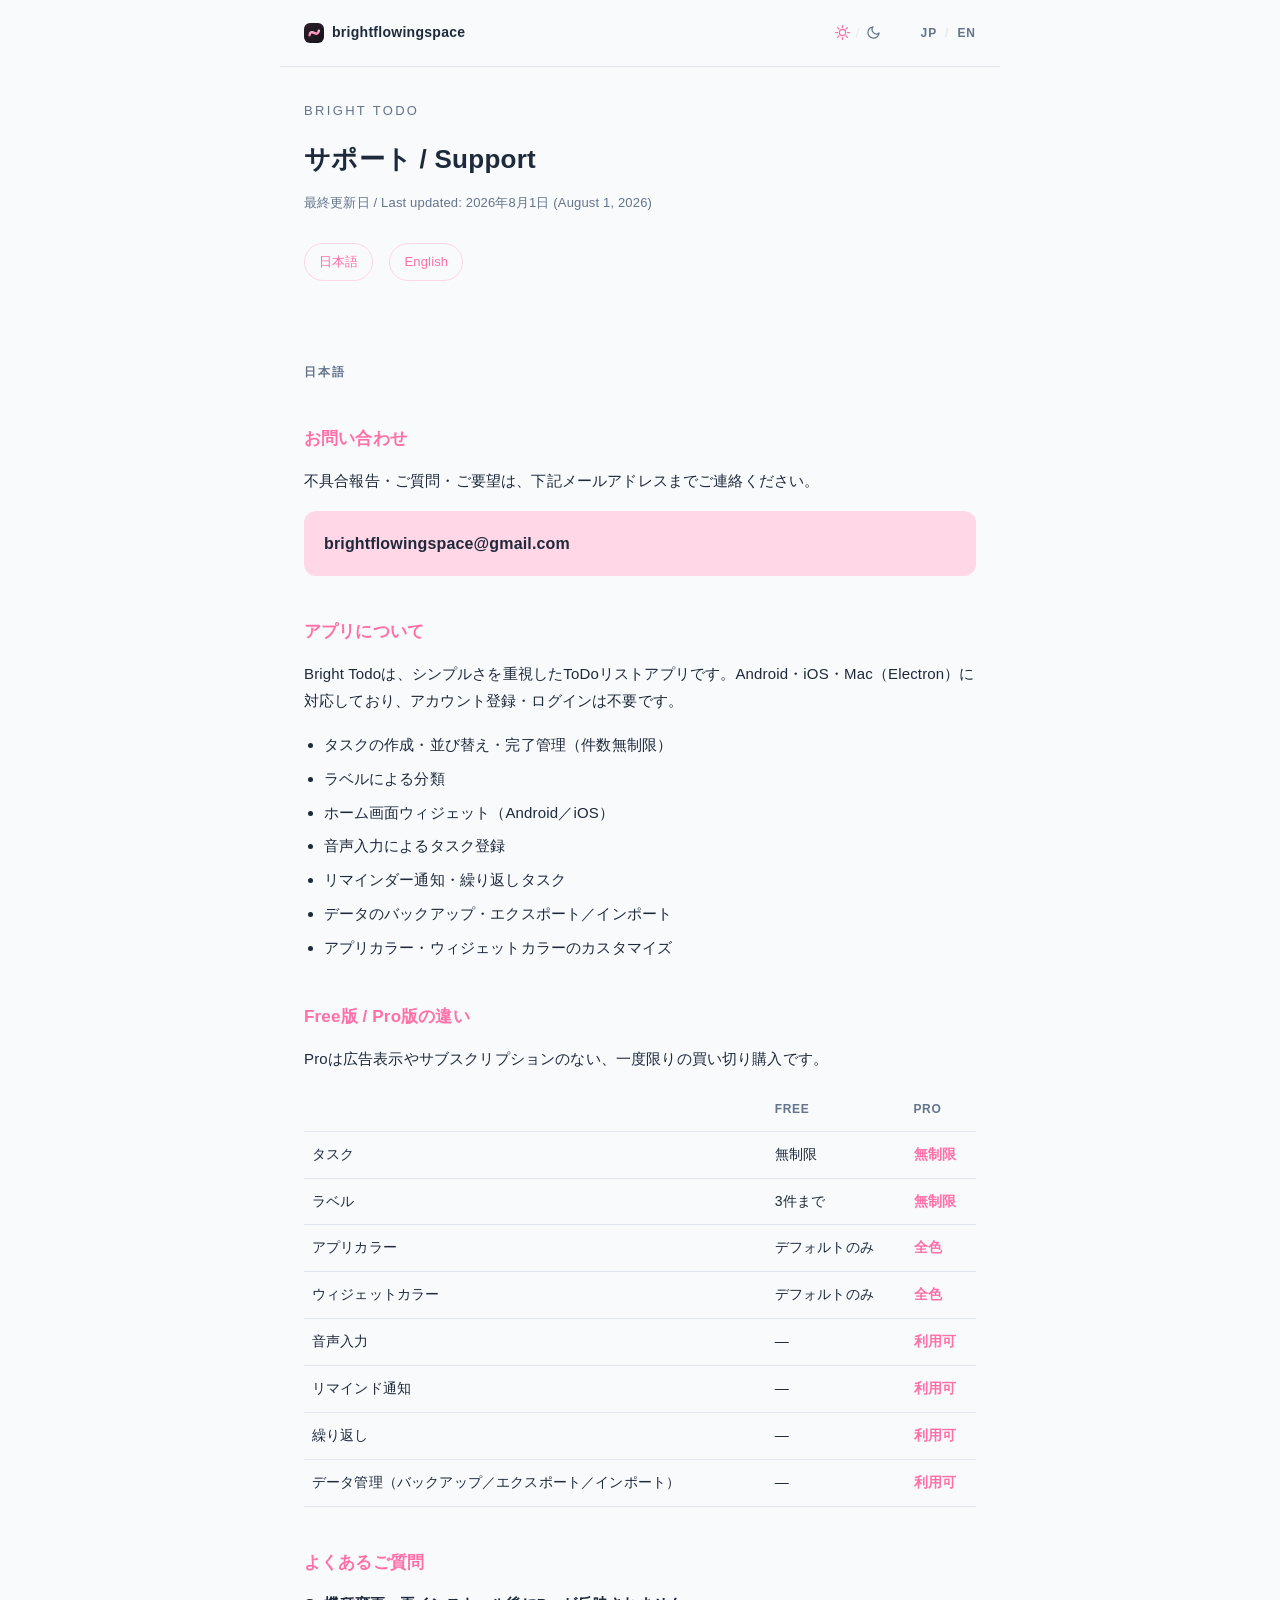
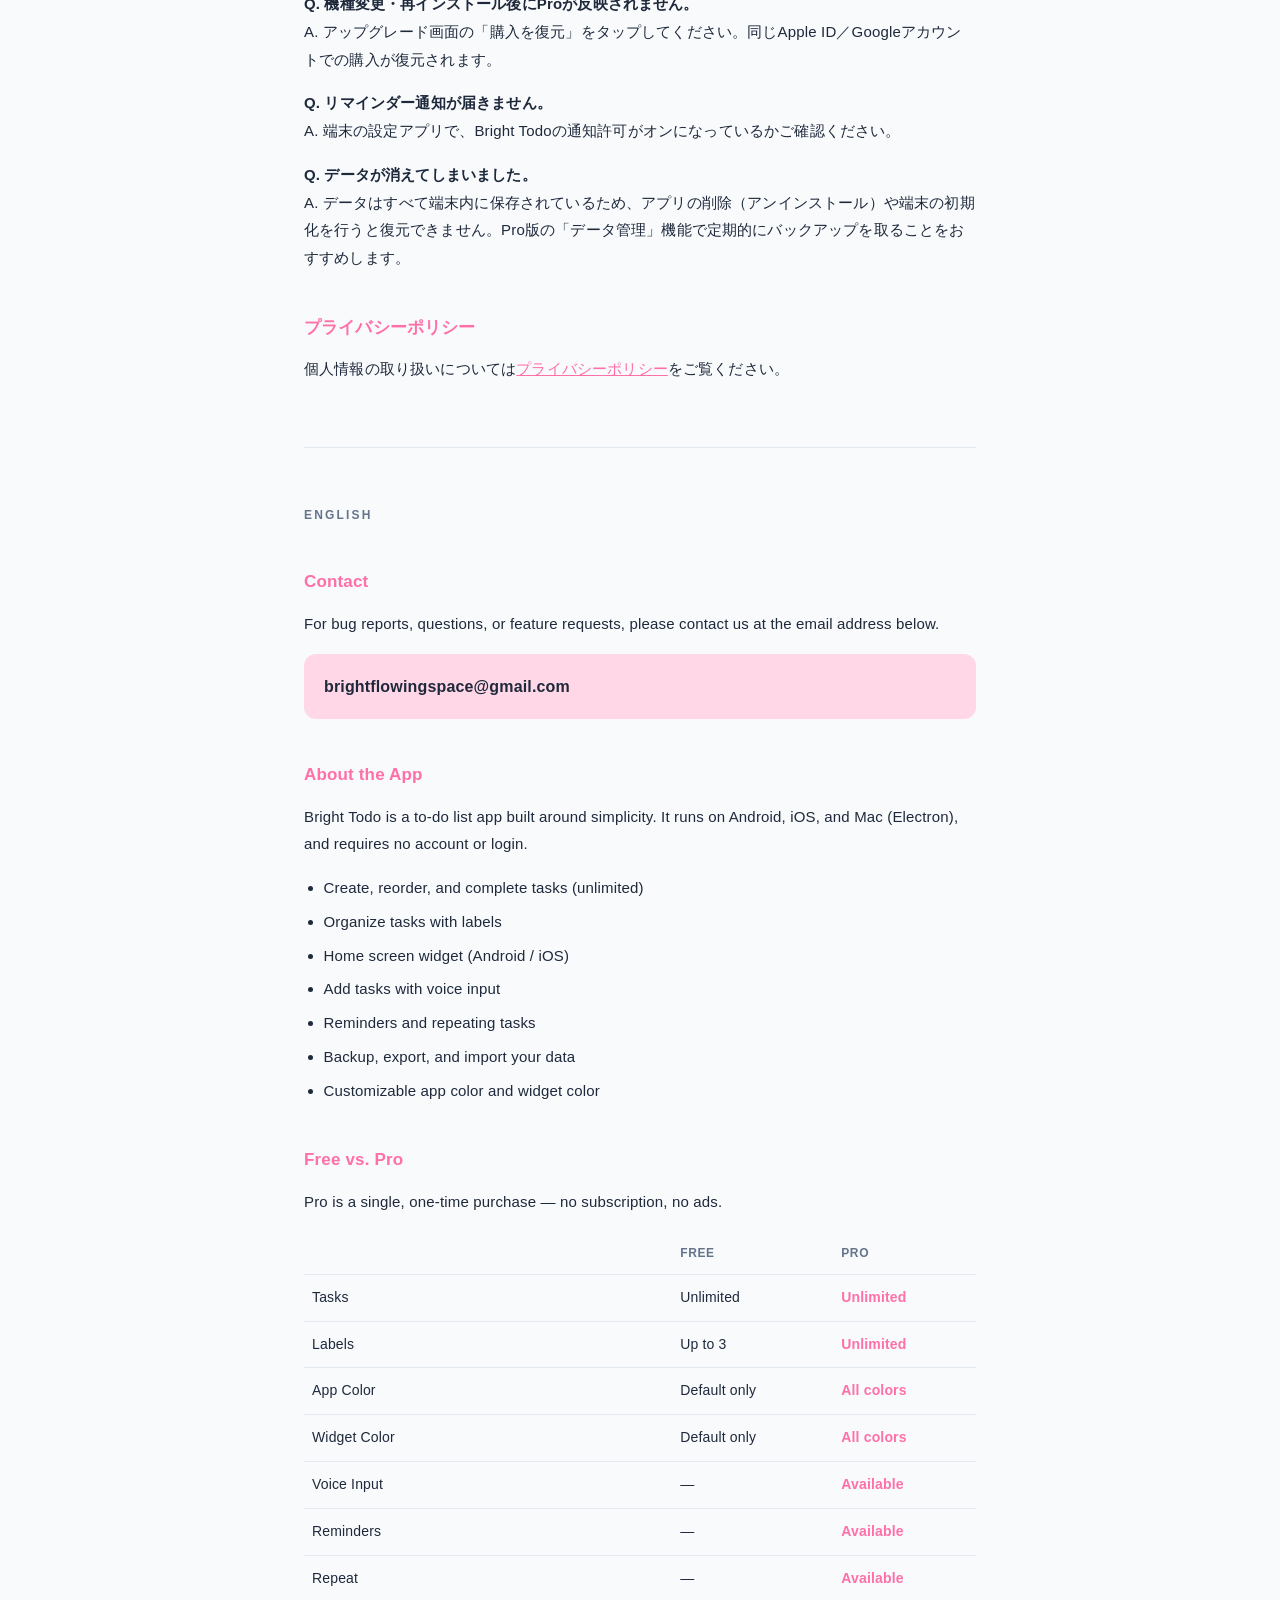
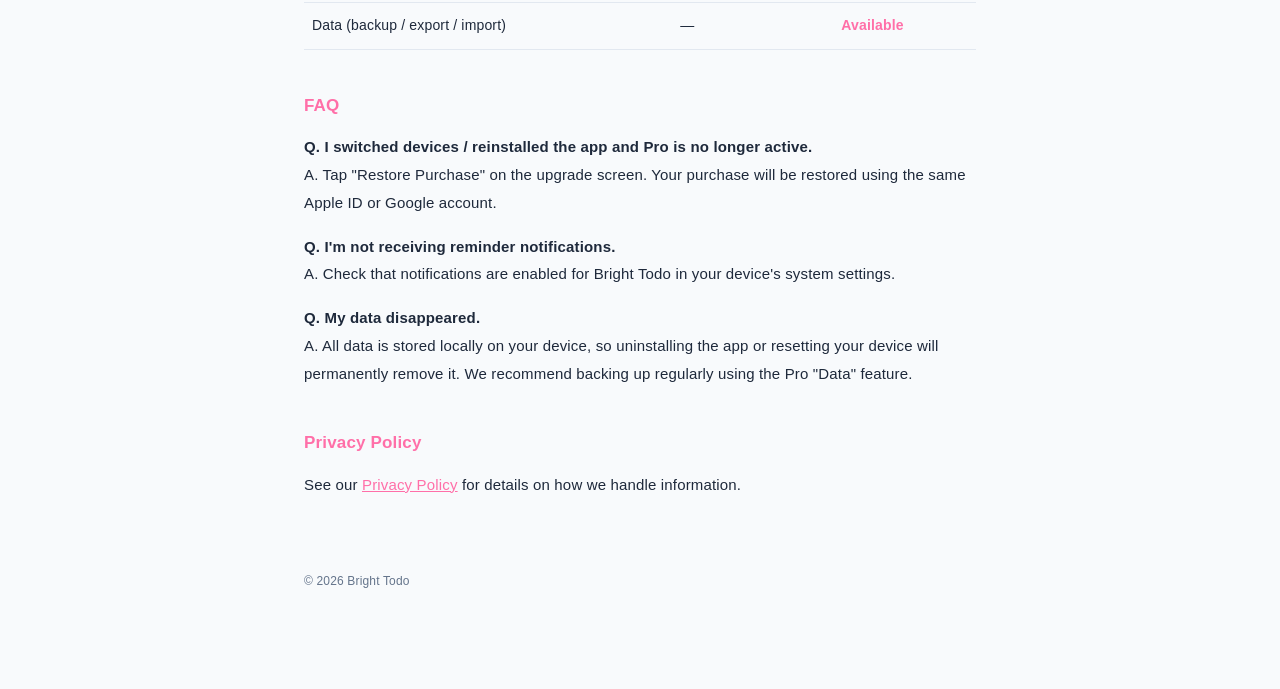
==== support.html @ 1ad2690c "feat: プライバシー/サポートページにページトップへ戻るボタンを追加 Bright本体サイトと同じく、300pxスクロール後に右下へ丸ボタンを表示。  Co-Authored-By: Claude" ====
<!DOCTYPE html>
<html lang="ja">
<head>
<meta charset="UTF-8">
<meta name="viewport" content="width=device-width, initial-scale=1.0">
<title>Bright Todo サポート / Support</title>
<script>
  // Set the theme before first paint to avoid a flash of the wrong theme.
  (function () {
    try {
      var saved = localStorage.getItem('bfs_theme');
      var dark = saved ? saved === 'dark' : window.matchMedia('(prefers-color-scheme: dark)').matches;
      if (dark) document.documentElement.classList.add('dark');
    } catch (e) {}
  })();
</script>
<style>
  :root {
    --bg: #f8fafc;
    --fg: #1e293b;
    --muted: #64748b;
    --accent: #ff6fa8;
    --accent-light: #ffd7e6;
    --border: #e2e8f0;
  }
  :root.dark {
    --bg: #1e1420;
    --fg: #f1e9ec;
    --muted: #b09aa4;
    --accent: #ff9ec4;
    --accent-light: #5c001e;
    --border: #3a2a30;
  }
  * { box-sizing: border-box; }
  html { scroll-behavior: smooth; }
  body {
    margin: 0;
    background: var(--bg);
    color: var(--fg);
    font-family: -apple-system, BlinkMacSystemFont, "Hiragino Sans", "Segoe UI", Roboto, sans-serif;
    line-height: 1.85;
    letter-spacing: 0.01em;
    transition: background-color 0.3s ease, color 0.3s ease;
  }
  .wrap {
    max-width: 720px;
    margin: 0 auto;
    padding: 32px 24px 96px;
  }
  .site-header {
    max-width: 720px;
    margin: 0 auto;
    padding: 20px 24px;
    display: flex;
    align-items: center;
    justify-content: space-between;
    gap: 16px;
    border-bottom: 1px solid var(--border);
  }
  .site-header-brand {
    display: flex;
    align-items: center;
    gap: 8px;
    text-decoration: none;
    color: var(--fg);
    font-weight: 800;
    font-size: 14px;
    letter-spacing: 0.02em;
  }
  .site-header-brand img { border-radius: 6px; display: block; }
  .site-header-lang {
    display: flex;
    align-items: center;
    gap: 8px;
    font-size: 12px;
    font-weight: 700;
    letter-spacing: 0.08em;
  }
  .site-header-lang a {
    color: var(--muted);
    text-decoration: none;
    transition: color 0.15s ease;
  }
  .site-header-lang a:hover { color: var(--accent); }
  .site-header-lang span { color: var(--border); }
  .site-header-right {
    display: flex;
    align-items: center;
    gap: 40px;
  }
  .theme-toggle-group {
    display: flex;
    align-items: center;
    gap: 6px;
  }
  .theme-toggle-group button {
    background: none;
    border: none;
    padding: 0;
    cursor: pointer;
    color: var(--muted);
    line-height: 0;
    transition: color 0.15s ease;
  }
  .theme-toggle-group button svg { display: block; width: 15px; height: 15px; }
  .theme-toggle-group span { color: var(--border); font-size: 12px; }
  .back-to-top {
    position: fixed;
    bottom: 24px;
    right: 24px;
    width: 44px;
    height: 44px;
    border-radius: 999px;
    background: #1e1420;
    color: #fff;
    display: flex;
    align-items: center;
    justify-content: center;
    text-decoration: none;
    opacity: 0;
    pointer-events: none;
    transition: opacity 0.3s ease, transform 0.2s ease;
    box-shadow: 0 8px 24px rgba(0,0,0,0.25);
    z-index: 40;
  }
  .back-to-top svg { width: 18px; height: 18px; display: block; }
  .back-to-top:hover { transform: scale(1.1); }
  .back-to-top.visible { opacity: 1; pointer-events: auto; }
  header.top {
    margin-bottom: 56px;
  }
  .brand {
    font-size: 13px;
    letter-spacing: 0.18em;
    text-transform: uppercase;
    color: var(--muted);
    margin-bottom: 12px;
  }
  h1 {
    font-size: 26px;
    font-weight: 600;
    margin: 0 0 8px;
    letter-spacing: 0.01em;
  }
  .updated {
    font-size: 13px;
    color: var(--muted);
  }
  nav.lang {
    margin-top: 28px;
    display: flex;
    gap: 16px;
    font-size: 13px;
  }
  nav.lang a {
    color: var(--accent);
    text-decoration: none;
    border: 1px solid var(--accent-light);
    padding: 6px 14px;
    border-radius: 999px;
    transition: background 0.15s ease;
  }
  nav.lang a:hover { background: var(--accent-light); }
  section.lang-block {
    padding-top: 24px;
  }
  section.lang-block + section.lang-block {
    margin-top: 64px;
    padding-top: 56px;
    border-top: 1px solid var(--border);
  }
  h2.lang-title {
    font-size: 12px;
    letter-spacing: 0.18em;
    text-transform: uppercase;
    color: var(--muted);
    margin: 0 0 32px;
  }
  h3 {
    font-size: 17px;
    font-weight: 600;
    margin: 40px 0 12px;
    color: var(--accent);
  }
  p { margin: 0 0 16px; font-size: 15px; }
  ul { margin: 0 0 16px; padding-left: 1.3em; font-size: 15px; }
  li { margin-bottom: 6px; }
  a.inline { color: var(--accent); }
  .contact-box {
    margin: 8px 0 16px;
    padding: 18px 20px;
    background: var(--accent-light);
    border-radius: 12px;
  }
  .contact-box a {
    color: var(--fg);
    font-weight: 600;
    text-decoration: none;
  }
  table.spec {
    width: 100%;
    border-collapse: collapse;
    font-size: 14px;
    margin: 0 0 16px;
  }
  table.spec th, table.spec td {
    text-align: left;
    padding: 10px 8px;
    border-bottom: 1px solid var(--border);
  }
  table.spec th {
    color: var(--muted);
    font-weight: 600;
    font-size: 12px;
    letter-spacing: 0.05em;
    text-transform: uppercase;
  }
  table.spec td.pro { color: var(--accent); font-weight: 600; }
  footer {
    margin-top: 72px;
    font-size: 12px;
    color: var(--muted);
  }
</style>
</head>
<body>
<header class="site-header">
  <a href="https://brightflowingspace.netlify.app/" class="site-header-brand">
    <img src="logo.svg" alt="brightflowingspace logo" width="20" height="20">
    <span>brightflowingspace</span>
  </a>
  <div class="site-header-right">
    <div class="theme-toggle-group">
      <button type="button" id="theme-light" aria-label="Light mode">
        <svg viewBox="0 0 24 24" fill="none" stroke="currentColor" stroke-width="2" stroke-linecap="round">
          <circle cx="12" cy="12" r="5"/>
          <line x1="12" y1="1"    x2="12" y2="4"/>
          <line x1="12" y1="20"   x2="12" y2="23"/>
          <line x1="1"  y1="12"   x2="4"  y2="12"/>
          <line x1="20" y1="12"   x2="23" y2="12"/>
          <line x1="4.2"  y1="4.2"  x2="6.3"  y2="6.3"/>
          <line x1="17.7" y1="17.7" x2="19.8" y2="19.8"/>
          <line x1="4.2"  y1="19.8" x2="6.3"  y2="17.7"/>
          <line x1="17.7" y1="6.3"  x2="19.8" y2="4.2"/>
        </svg>
      </button>
      <span>/</span>
      <button type="button" id="theme-dark" aria-label="Dark mode">
        <svg viewBox="0 0 24 24" fill="none" stroke="currentColor" stroke-width="2" stroke-linecap="round" stroke-linejoin="round">
          <path d="M21 12.8A9 9 0 1 1 11.2 3a7 7 0 0 0 9.8 9.8Z"/>
        </svg>
      </button>
    </div>
    <div class="site-header-lang">
      <a href="#ja">JP</a>
      <span>/</span>
      <a href="#en">EN</a>
    </div>
  </div>
</header>
<div class="wrap">

  <header class="top">
    <div class="brand">Bright Todo</div>
    <h1>サポート / Support</h1>
    <div class="updated">最終更新日 / Last updated: 2026年8月1日 (August 1, 2026)</div>
    <nav class="lang">
      <a href="#ja">日本語</a>
      <a href="#en">English</a>
    </nav>
  </header>

  <section class="lang-block" id="ja" lang="ja">
    <h2 class="lang-title">日本語</h2>

    <h3>お問い合わせ</h3>
    <p>不具合報告・ご質問・ご要望は、下記メールアドレスまでご連絡ください。</p>
    <div class="contact-box">
      <a href="mailto:brightflowingspace@gmail.com">brightflowingspace@gmail.com</a>
    </div>

    <h3>アプリについて</h3>
    <p>Bright Todoは、シンプルさを重視したToDoリストアプリです。Android・iOS・Mac（Electron）に対応しており、アカウント登録・ログインは不要です。</p>
    <ul>
      <li>タスクの作成・並び替え・完了管理（件数無制限）</li>
      <li>ラベルによる分類</li>
      <li>ホーム画面ウィジェット（Android／iOS）</li>
      <li>音声入力によるタスク登録</li>
      <li>リマインダー通知・繰り返しタスク</li>
      <li>データのバックアップ・エクスポート／インポート</li>
      <li>アプリカラー・ウィジェットカラーのカスタマイズ</li>
    </ul>

    <h3>Free版 / Pro版の違い</h3>
    <p>Proは広告表示やサブスクリプションのない、一度限りの買い切り購入です。</p>
    <table class="spec">
      <thead>
        <tr><th></th><th>Free</th><th>Pro</th></tr>
      </thead>
      <tbody>
        <tr><td>タスク</td><td>無制限</td><td class="pro">無制限</td></tr>
        <tr><td>ラベル</td><td>3件まで</td><td class="pro">無制限</td></tr>
        <tr><td>アプリカラー</td><td>デフォルトのみ</td><td class="pro">全色</td></tr>
        <tr><td>ウィジェットカラー</td><td>デフォルトのみ</td><td class="pro">全色</td></tr>
        <tr><td>音声入力</td><td>—</td><td class="pro">利用可</td></tr>
        <tr><td>リマインド通知</td><td>—</td><td class="pro">利用可</td></tr>
        <tr><td>繰り返し</td><td>—</td><td class="pro">利用可</td></tr>
        <tr><td>データ管理（バックアップ／エクスポート／インポート）</td><td>—</td><td class="pro">利用可</td></tr>
      </tbody>
    </table>

    <h3>よくあるご質問</h3>
    <p><strong>Q. 機種変更・再インストール後にProが反映されません。</strong><br>
    A. アップグレード画面の「購入を復元」をタップしてください。同じApple ID／Googleアカウントでの購入が復元されます。</p>
    <p><strong>Q. リマインダー通知が届きません。</strong><br>
    A. 端末の設定アプリで、Bright Todoの通知許可がオンになっているかご確認ください。</p>
    <p><strong>Q. データが消えてしまいました。</strong><br>
    A. データはすべて端末内に保存されているため、アプリの削除（アンインストール）や端末の初期化を行うと復元できません。Pro版の「データ管理」機能で定期的にバックアップを取ることをおすすめします。</p>

    <h3>プライバシーポリシー</h3>
    <p>個人情報の取り扱いについては<a class="inline" href="./index.html">プライバシーポリシー</a>をご覧ください。</p>
  </section>

  <section class="lang-block" id="en" lang="en">
    <h2 class="lang-title">English</h2>

    <h3>Contact</h3>
    <p>For bug reports, questions, or feature requests, please contact us at the email address below.</p>
    <div class="contact-box">
      <a href="mailto:brightflowingspace@gmail.com">brightflowingspace@gmail.com</a>
    </div>

    <h3>About the App</h3>
    <p>Bright Todo is a to-do list app built around simplicity. It runs on Android, iOS, and Mac (Electron), and requires no account or login.</p>
    <ul>
      <li>Create, reorder, and complete tasks (unlimited)</li>
      <li>Organize tasks with labels</li>
      <li>Home screen widget (Android / iOS)</li>
      <li>Add tasks with voice input</li>
      <li>Reminders and repeating tasks</li>
      <li>Backup, export, and import your data</li>
      <li>Customizable app color and widget color</li>
    </ul>

    <h3>Free vs. Pro</h3>
    <p>Pro is a single, one-time purchase — no subscription, no ads.</p>
    <table class="spec">
      <thead>
        <tr><th></th><th>Free</th><th>Pro</th></tr>
      </thead>
      <tbody>
        <tr><td>Tasks</td><td>Unlimited</td><td class="pro">Unlimited</td></tr>
        <tr><td>Labels</td><td>Up to 3</td><td class="pro">Unlimited</td></tr>
        <tr><td>App Color</td><td>Default only</td><td class="pro">All colors</td></tr>
        <tr><td>Widget Color</td><td>Default only</td><td class="pro">All colors</td></tr>
        <tr><td>Voice Input</td><td>—</td><td class="pro">Available</td></tr>
        <tr><td>Reminders</td><td>—</td><td class="pro">Available</td></tr>
        <tr><td>Repeat</td><td>—</td><td class="pro">Available</td></tr>
        <tr><td>Data (backup / export / import)</td><td>—</td><td class="pro">Available</td></tr>
      </tbody>
    </table>

    <h3>FAQ</h3>
    <p><strong>Q. I switched devices / reinstalled the app and Pro is no longer active.</strong><br>
    A. Tap "Restore Purchase" on the upgrade screen. Your purchase will be restored using the same Apple ID or Google account.</p>
    <p><strong>Q. I'm not receiving reminder notifications.</strong><br>
    A. Check that notifications are enabled for Bright Todo in your device's system settings.</p>
    <p><strong>Q. My data disappeared.</strong><br>
    A. All data is stored locally on your device, so uninstalling the app or resetting your device will permanently remove it. We recommend backing up regularly using the Pro "Data" feature.</p>

    <h3>Privacy Policy</h3>
    <p>See our <a class="inline" href="./index.html">Privacy Policy</a> for details on how we handle information.</p>
  </section>

  <footer>&copy; 2026 Bright Todo</footer>

</div>

<a href="#" class="back-to-top" aria-label="Back to top">
  <svg viewBox="0 0 24 24" fill="none" stroke="currentColor" stroke-width="2" stroke-linecap="round" stroke-linejoin="round">
    <path d="M12 19V5M5 12l7-7 7 7"/>
  </svg>
</a>

<script>
  var $themeLight = document.getElementById('theme-light');
  var $themeDark  = document.getElementById('theme-dark');

  function isDark() { return document.documentElement.classList.contains('dark'); }

  function updateThemeIcons() {
    var dark = isDark();
    $themeLight.style.color = !dark ? 'var(--accent)' : '';
    $themeDark.style.color  = dark  ? 'var(--accent)' : '';
  }
  updateThemeIcons();

  function setTheme(dark, remember) {
    document.documentElement.classList.toggle('dark', dark);
    if (remember) {
      try { localStorage.setItem('bfs_theme', dark ? 'dark' : 'light'); } catch (e) {}
    }
    updateThemeIcons();
  }

  $themeLight.addEventListener('click', function () { setTheme(false, true); });
  $themeDark.addEventListener('click', function () { setTheme(true, true); });

  window.matchMedia('(prefers-color-scheme: dark)').addEventListener('change', function (e) {
    var saved = null;
    try { saved = localStorage.getItem('bfs_theme'); } catch (err) {}
    if (!saved) setTheme(e.matches, false);
  });

  var $backToTop = document.querySelector('.back-to-top');
  function toggleBackToTop() {
    $backToTop.classList.toggle('visible', window.scrollY > 300);
  }
  window.addEventListener('scroll', toggleBackToTop, { passive: true });
  toggleBackToTop();
  $backToTop.addEventListener('click', function (e) {
    e.preventDefault();
    window.scrollTo({ top: 0, behavior: 'smooth' });
  });
</script>
</body>
</html>
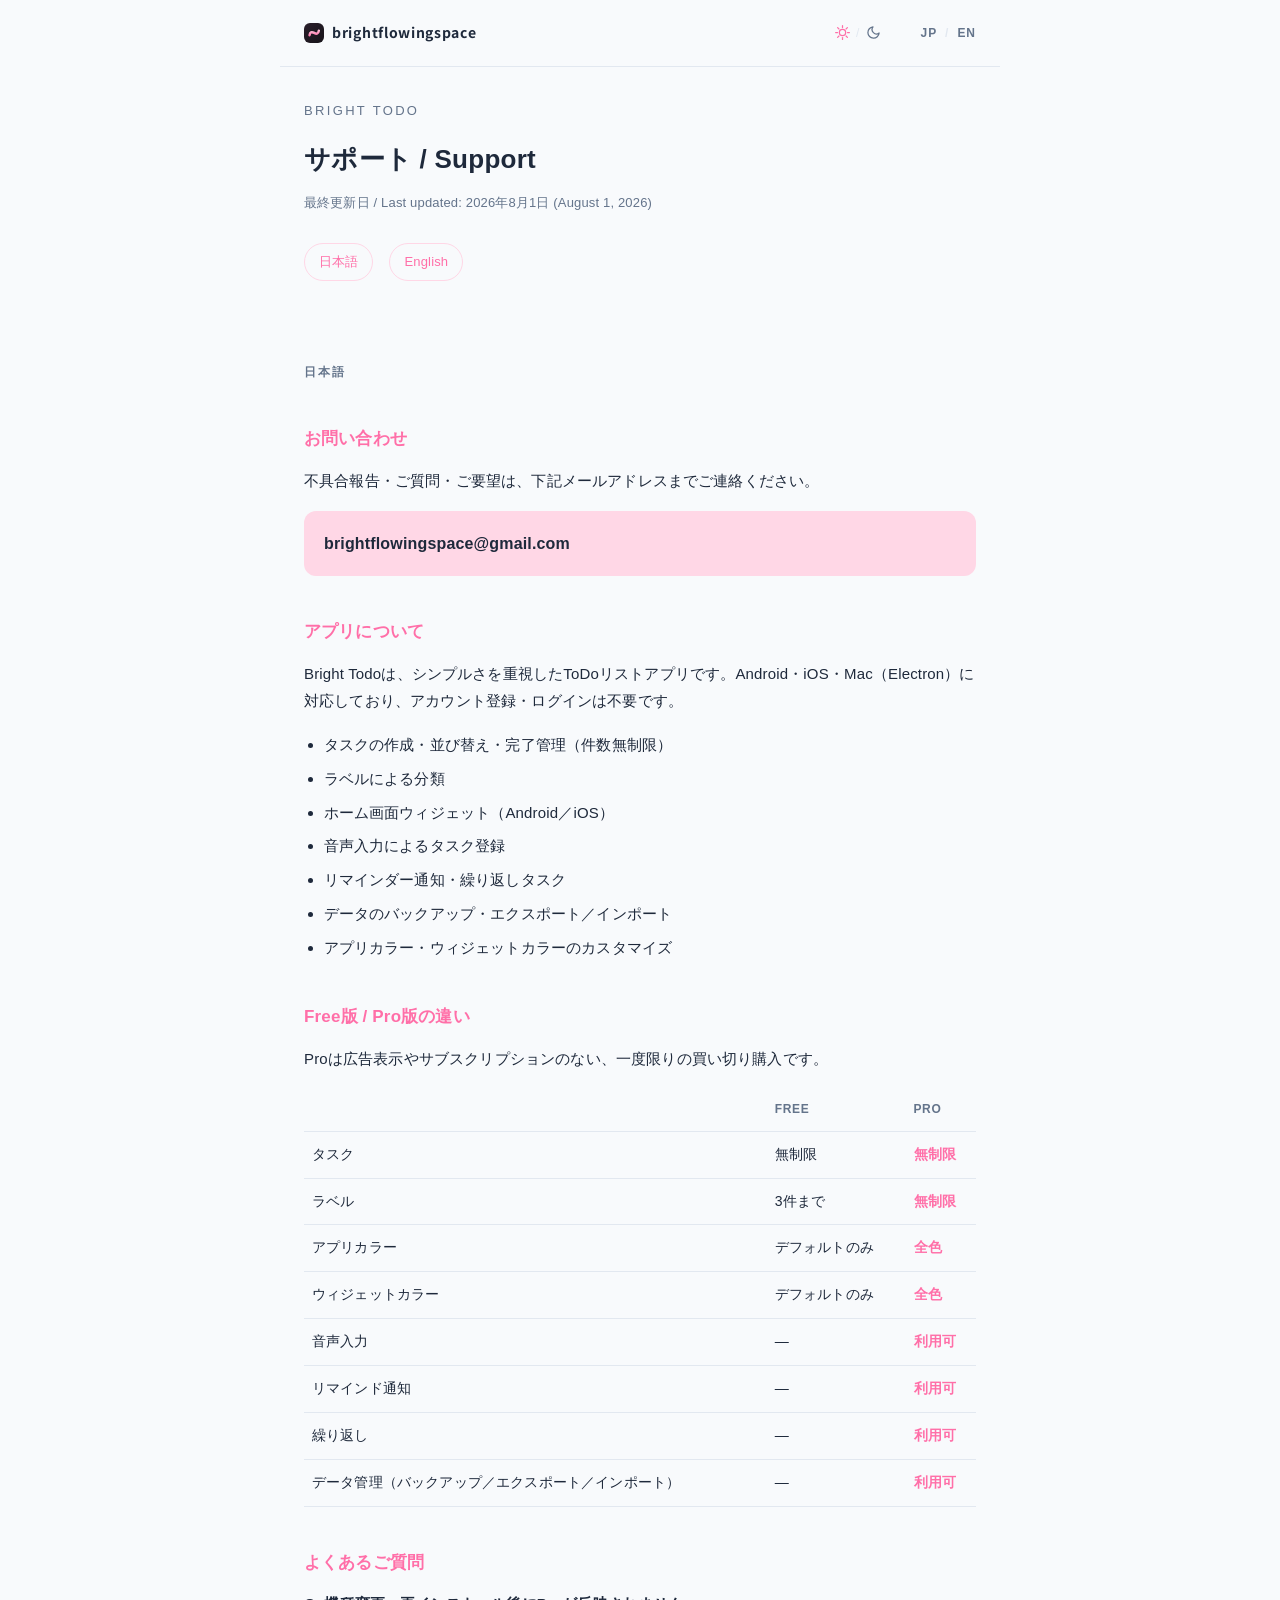
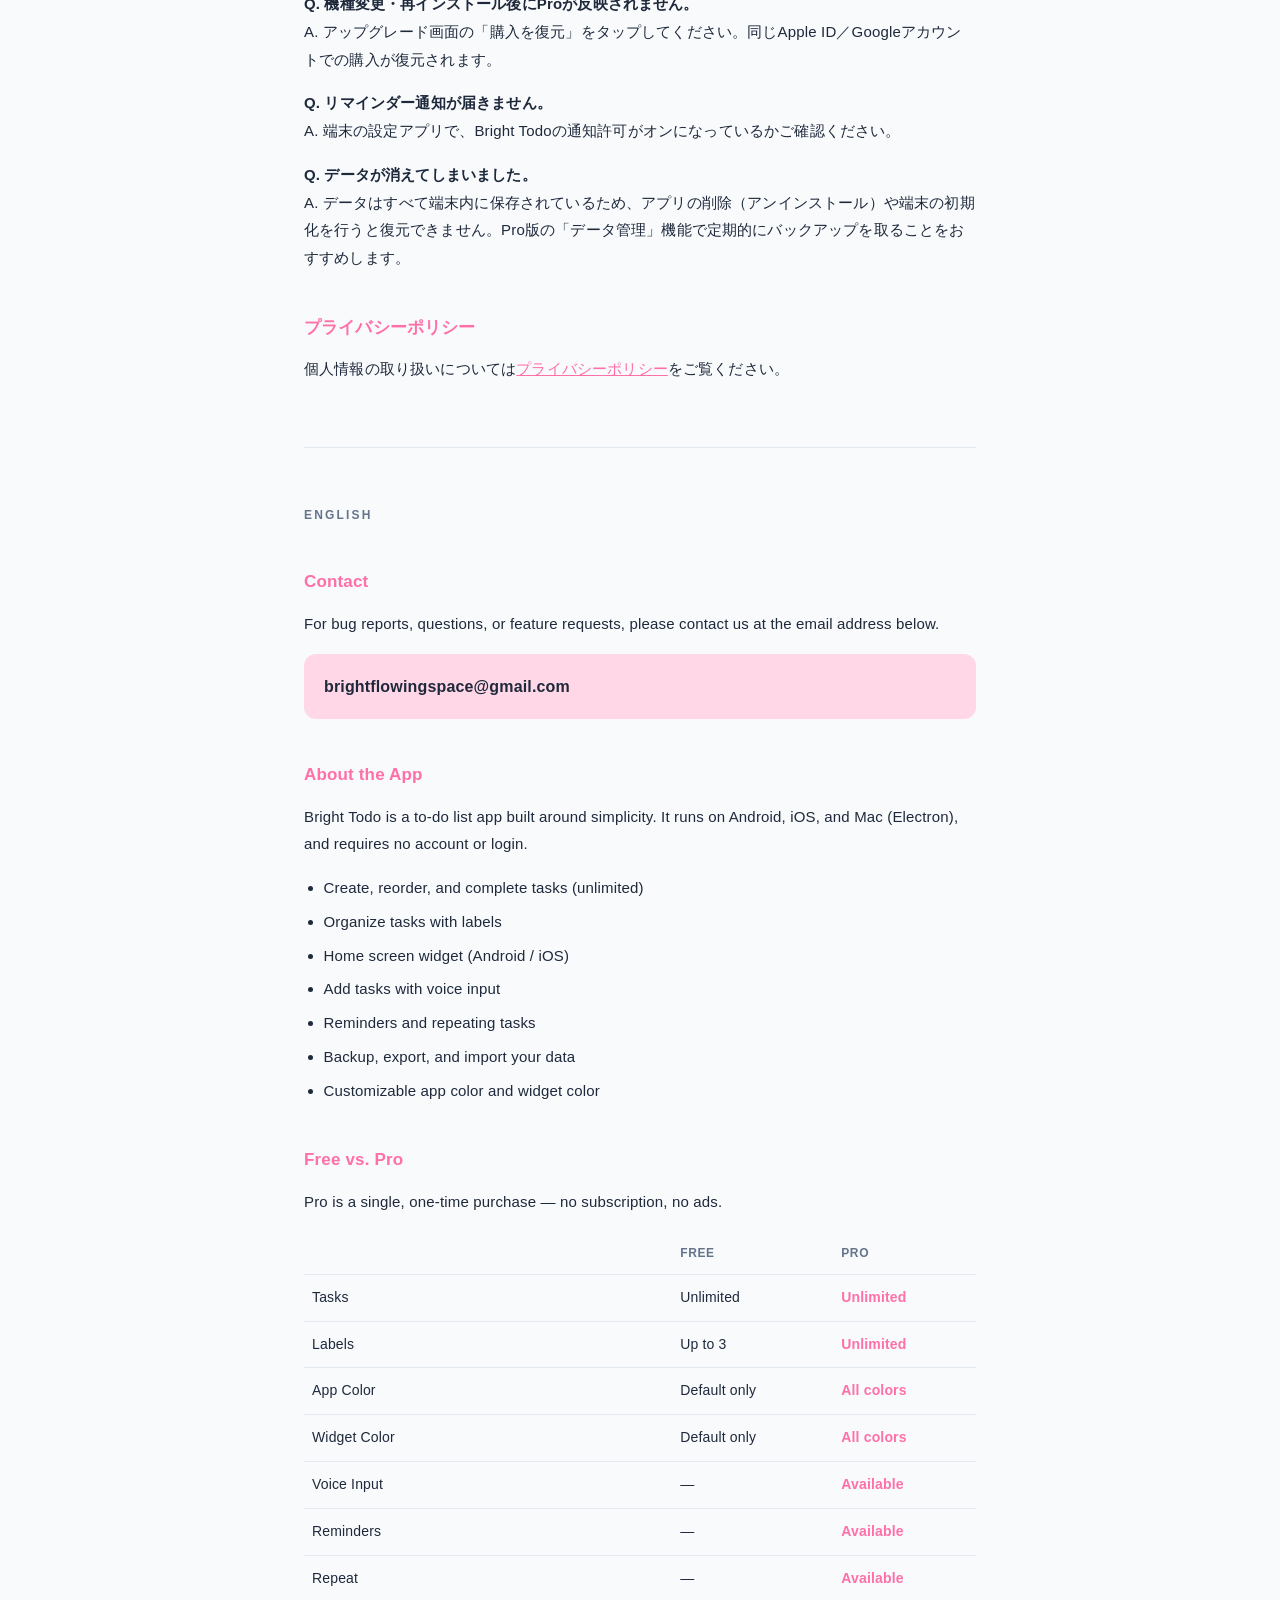
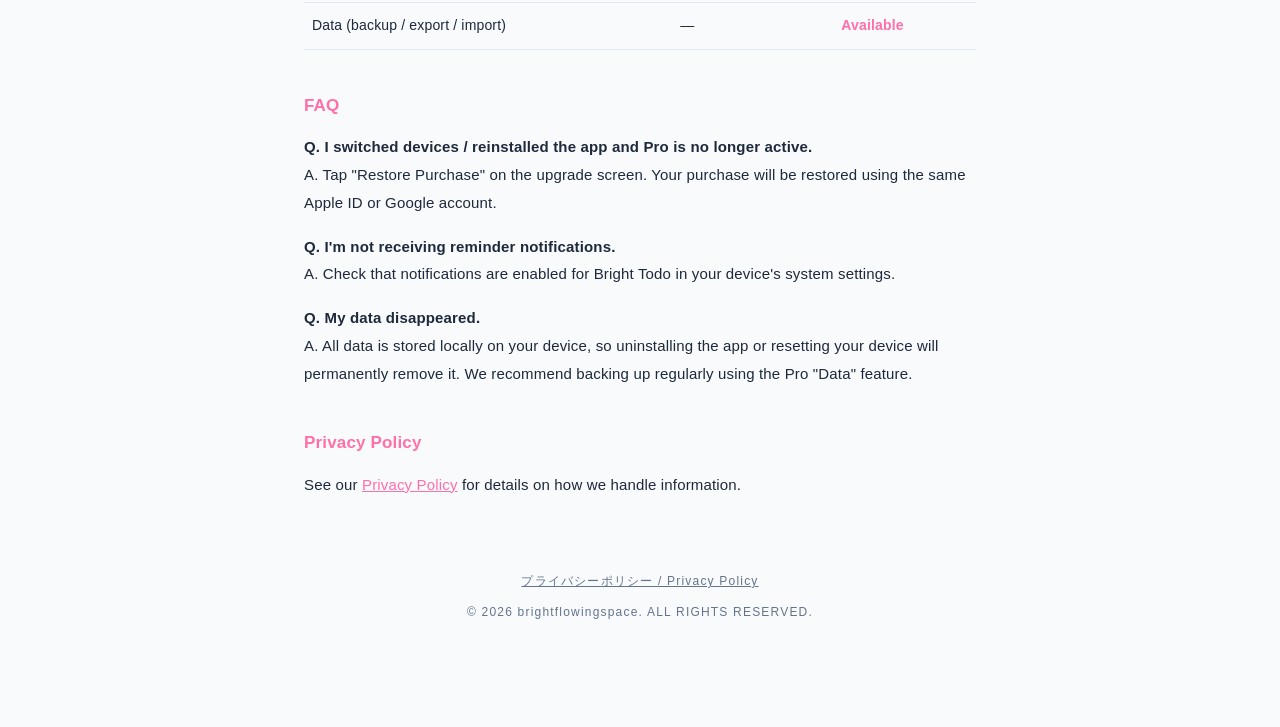
==== commit 7856d625: "fix: ヘッダーブランドのフォントをbrightに合わせ、フッターにコピーライトと相互リンクを追加 Co-Authored-By: Claude Sonnet 5 <noreply@anthropi" ====
--- a/support.html
+++ b/support.html
@@ -14,6 +14,9 @@
     } catch (e) {}
   })();
 </script>
+<link rel="preconnect" href="https://fonts.googleapis.com">
+<link rel="preconnect" href="https://fonts.gstatic.com" crossorigin>
+<link href="https://fonts.googleapis.com/css2?family=Noto+Sans+JP:wght@700;900&display=swap" rel="stylesheet">
 <style>
   :root {
     --bg: #f8fafc;
@@ -63,9 +66,10 @@
     gap: 8px;
     text-decoration: none;
     color: var(--fg);
-    font-weight: 800;
+    font-family: 'Noto Sans JP', sans-serif;
+    font-weight: 700;
     font-size: 14px;
-    letter-spacing: 0.02em;
+    letter-spacing: 0.05em;
   }
   .site-header-brand img { border-radius: 6px; display: block; }
   .site-header-lang {
@@ -220,7 +224,12 @@
     margin-top: 72px;
     font-size: 12px;
     color: var(--muted);
-  }
+    text-align: center;
+    letter-spacing: 0.1em;
+  }
+  footer p { margin: 0 0 8px; font-size: 12px; }
+  footer a { color: var(--muted); text-decoration: underline; }
+  footer a:hover { color: var(--accent); }
 </style>
 </head>
 <body>
@@ -372,7 +381,10 @@
     <p>See our <a class="inline" href="./index.html">Privacy Policy</a> for details on how we handle information.</p>
   </section>
 
-  <footer>&copy; 2026 Bright Todo</footer>
+  <footer>
+    <p><a href="./index.html">プライバシーポリシー / Privacy Policy</a></p>
+    <p>&copy; 2026 brightflowingspace. ALL RIGHTS RESERVED.</p>
+  </footer>
 
 </div>
 
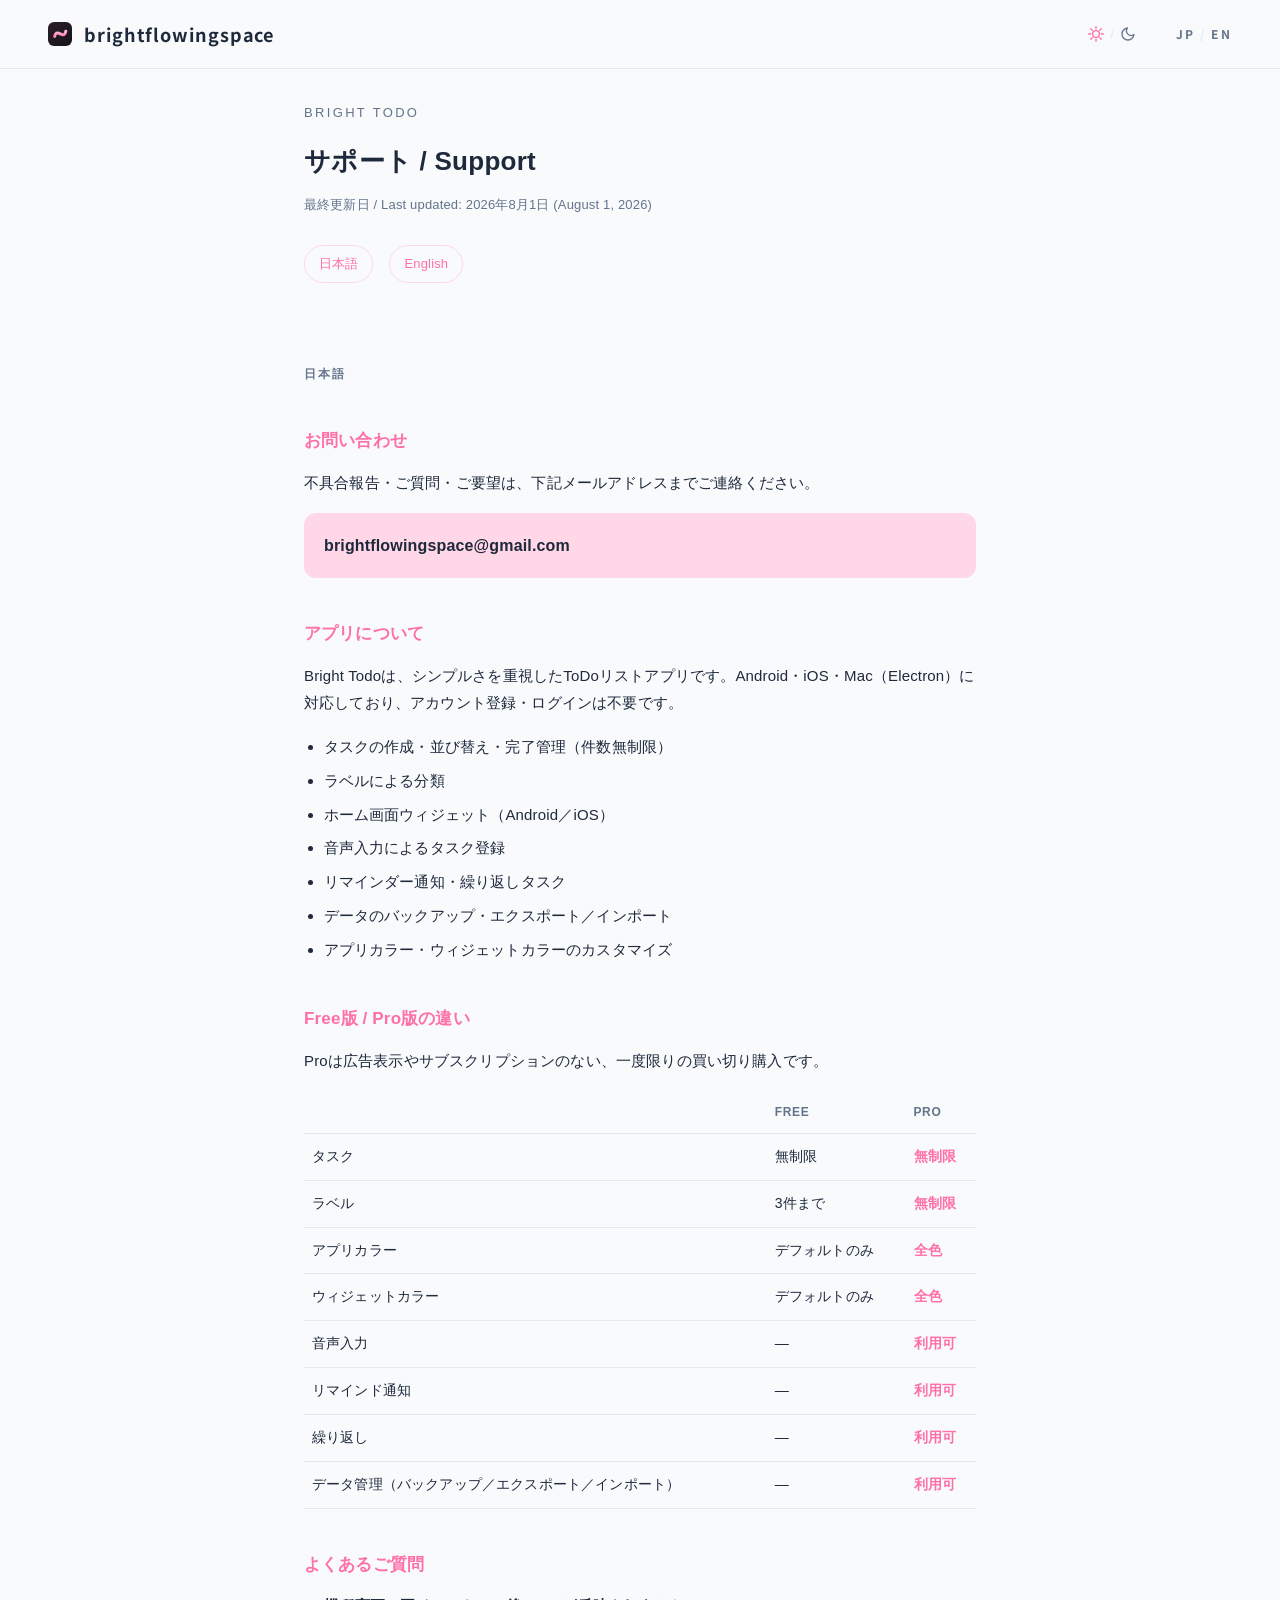
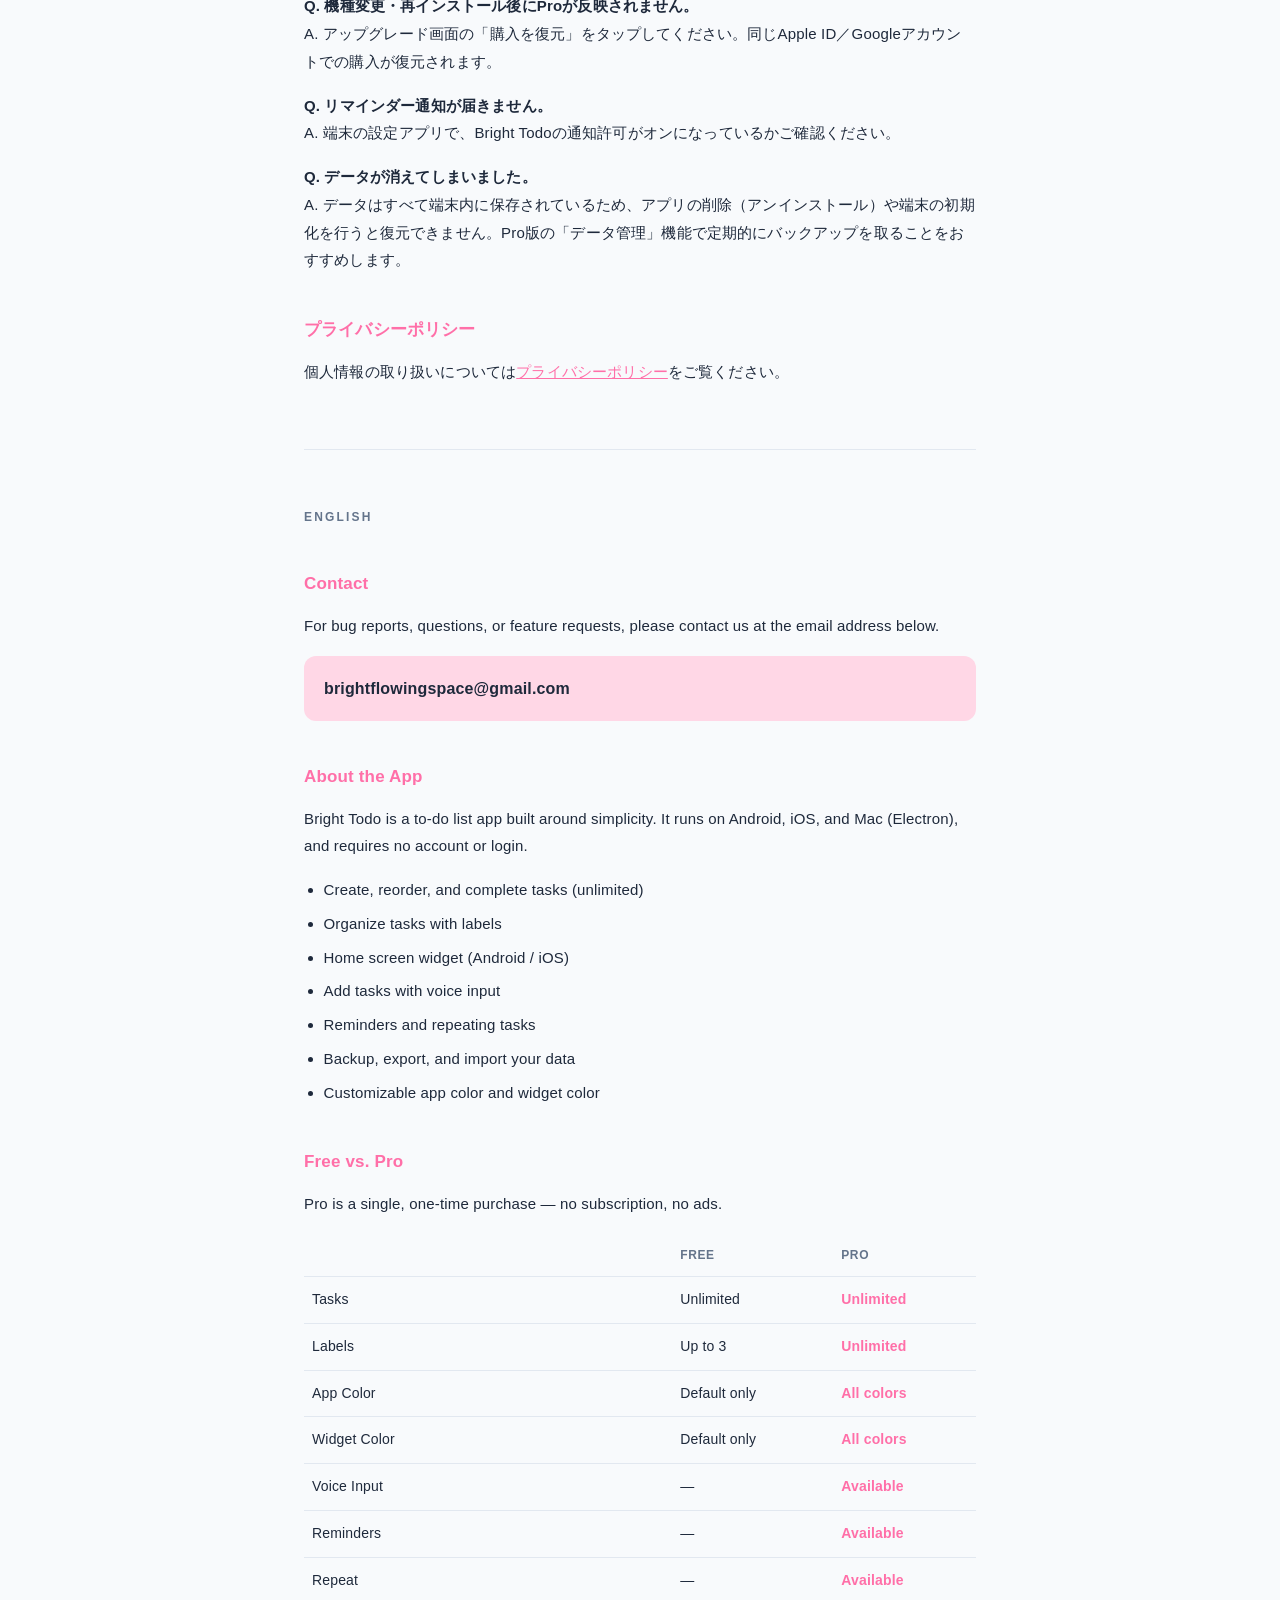
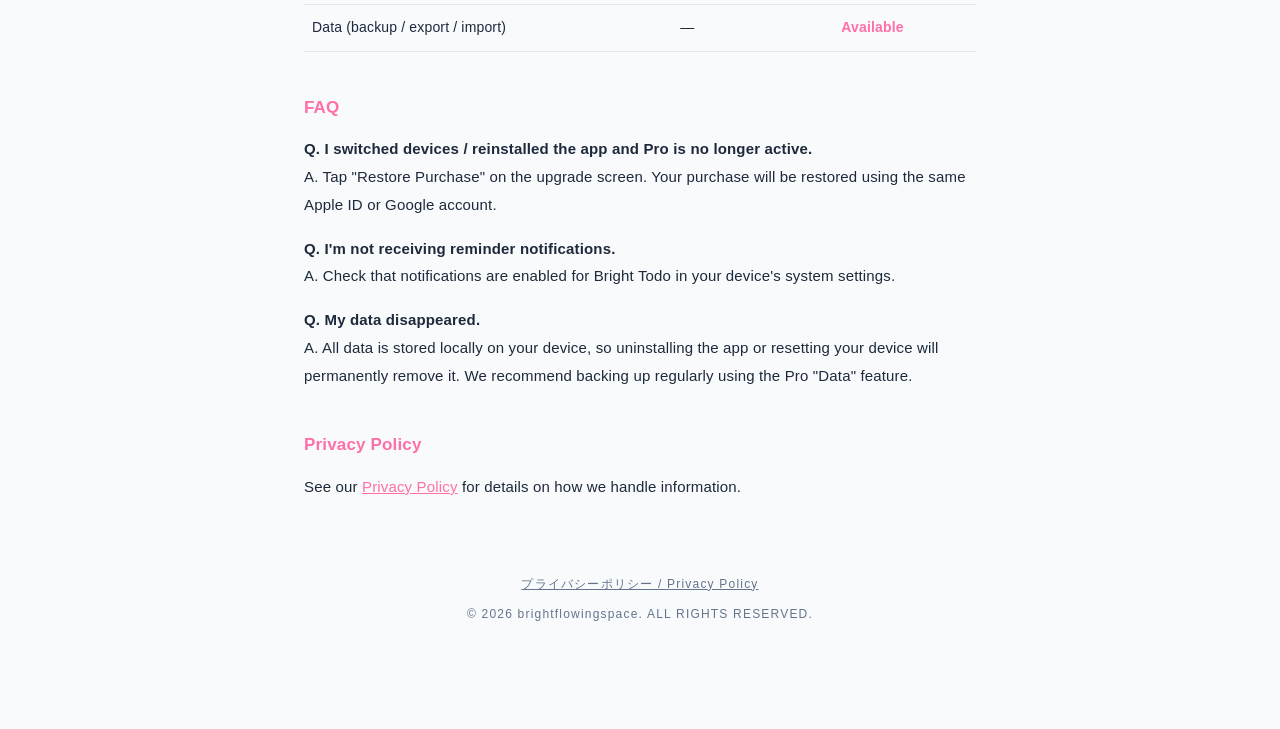
==== commit 16e6e44d: "refactor: ヘッダーCSS/JSを共通ファイルに切り出し、brightのヘッダーと完全に一致させる - position: fixed化、レスポンシブサイズ・余白をbright側のTailwi" ====
--- a/support.html
+++ b/support.html
@@ -16,7 +16,8 @@
 </script>
 <link rel="preconnect" href="https://fonts.googleapis.com">
 <link rel="preconnect" href="https://fonts.gstatic.com" crossorigin>
-<link href="https://fonts.googleapis.com/css2?family=Noto+Sans+JP:wght@700;900&display=swap" rel="stylesheet">
+<link href="https://fonts.googleapis.com/css2?family=Noto+Sans+JP:wght@300;400;500;700&display=swap" rel="stylesheet">
+<link rel="stylesheet" href="./assets/site-header.css">
 <style>
   :root {
     --bg: #f8fafc;
@@ -50,64 +51,6 @@
     margin: 0 auto;
     padding: 32px 24px 96px;
   }
-  .site-header {
-    max-width: 720px;
-    margin: 0 auto;
-    padding: 20px 24px;
-    display: flex;
-    align-items: center;
-    justify-content: space-between;
-    gap: 16px;
-    border-bottom: 1px solid var(--border);
-  }
-  .site-header-brand {
-    display: flex;
-    align-items: center;
-    gap: 8px;
-    text-decoration: none;
-    color: var(--fg);
-    font-family: 'Noto Sans JP', sans-serif;
-    font-weight: 700;
-    font-size: 14px;
-    letter-spacing: 0.05em;
-  }
-  .site-header-brand img { border-radius: 6px; display: block; }
-  .site-header-lang {
-    display: flex;
-    align-items: center;
-    gap: 8px;
-    font-size: 12px;
-    font-weight: 700;
-    letter-spacing: 0.08em;
-  }
-  .site-header-lang a {
-    color: var(--muted);
-    text-decoration: none;
-    transition: color 0.15s ease;
-  }
-  .site-header-lang a:hover { color: var(--accent); }
-  .site-header-lang span { color: var(--border); }
-  .site-header-right {
-    display: flex;
-    align-items: center;
-    gap: 40px;
-  }
-  .theme-toggle-group {
-    display: flex;
-    align-items: center;
-    gap: 6px;
-  }
-  .theme-toggle-group button {
-    background: none;
-    border: none;
-    padding: 0;
-    cursor: pointer;
-    color: var(--muted);
-    line-height: 0;
-    transition: color 0.15s ease;
-  }
-  .theme-toggle-group button svg { display: block; width: 15px; height: 15px; }
-  .theme-toggle-group span { color: var(--border); font-size: 12px; }
   .back-to-top {
     position: fixed;
     bottom: 24px;
@@ -235,7 +178,7 @@
 <body>
 <header class="site-header">
   <a href="https://brightflowingspace.netlify.app/" class="site-header-brand">
-    <img src="logo.svg" alt="brightflowingspace logo" width="20" height="20">
+    <img src="logo.svg" alt="brightflowingspace logo" width="19" height="19">
     <span>brightflowingspace</span>
   </a>
   <div class="site-header-right">
@@ -394,35 +337,8 @@
   </svg>
 </a>
 
+<script src="./assets/site-header.js"></script>
 <script>
-  var $themeLight = document.getElementById('theme-light');
-  var $themeDark  = document.getElementById('theme-dark');
-
-  function isDark() { return document.documentElement.classList.contains('dark'); }
-
-  function updateThemeIcons() {
-    var dark = isDark();
-    $themeLight.style.color = !dark ? 'var(--accent)' : '';
-    $themeDark.style.color  = dark  ? 'var(--accent)' : '';
-  }
-  updateThemeIcons();
-
-  function setTheme(dark, remember) {
-    document.documentElement.classList.toggle('dark', dark);
-    if (remember) {
-      try { localStorage.setItem('bfs_theme', dark ? 'dark' : 'light'); } catch (e) {}
-    }
-    updateThemeIcons();
-  }
-
-  $themeLight.addEventListener('click', function () { setTheme(false, true); });
-  $themeDark.addEventListener('click', function () { setTheme(true, true); });
-
-  window.matchMedia('(prefers-color-scheme: dark)').addEventListener('change', function (e) {
-    var saved = null;
-    try { saved = localStorage.getItem('bfs_theme'); } catch (err) {}
-    if (!saved) setTheme(e.matches, false);
-  });
 
   var $backToTop = document.querySelector('.back-to-top');
   function toggleBackToTop() {
--- a/assets/site-header.css
+++ b/assets/site-header.css
@@ -0,0 +1,87 @@
+/*
+  Shared header styles for brightflowingspace sub-pages (privacy, support, ...).
+  Kept in sync by hand with the nav in brightflowingspace/index.html (main site).
+  Requires the host page to define --fg, --muted, --border, --accent as CSS custom
+  properties on :root / :root.dark, and to load Noto Sans JP (weights 300/400/500/700)
+  from Google Fonts before this stylesheet.
+*/
+.site-header {
+  position: fixed;
+  top: 0;
+  left: 0;
+  right: 0;
+  z-index: 50;
+  width: 100%;
+  box-sizing: border-box;
+  padding: 16px 24px;
+  display: flex;
+  align-items: center;
+  justify-content: space-between;
+  gap: 16px;
+  background: var(--bg);
+  border-bottom: 1px solid var(--border);
+}
+body { padding-top: 52px; }
+.site-header-brand {
+  display: flex;
+  align-items: center;
+  gap: 8px;
+  text-decoration: none;
+  color: var(--fg);
+  font-family: 'Noto Sans JP', sans-serif;
+  font-weight: 700;
+  font-size: 11px;
+  /* Matches Tailwind's inherited 1.5 on the main site; the host page's
+     body line-height (1.85) would otherwise push the text down ~3px. */
+  line-height: 1.5;
+  letter-spacing: 0.05em;
+}
+.site-header-brand img { width: 19px; height: 19px; border-radius: 6px; display: block; }
+.site-header-lang {
+  display: flex;
+  align-items: center;
+  gap: 4px;
+  font-family: 'Noto Sans JP', sans-serif;
+  font-size: 10px;
+  font-weight: 700;
+  line-height: 1.5;
+  letter-spacing: 0.2em;
+}
+.site-header-lang a {
+  color: var(--muted);
+  text-decoration: none;
+  transition: color 0.15s ease;
+}
+.site-header-lang a:hover { color: var(--accent); }
+.site-header-lang span { color: var(--border); }
+.site-header-right {
+  display: flex;
+  align-items: center;
+  gap: 40px;
+}
+.theme-toggle-group {
+  display: flex;
+  align-items: center;
+  gap: 6px;
+}
+.theme-toggle-group button {
+  background: none;
+  border: none;
+  padding: 0;
+  cursor: pointer;
+  color: var(--muted);
+  line-height: 0;
+  transition: color 0.15s ease;
+}
+.theme-toggle-group button svg { display: block; width: 14px; height: 14px; }
+.theme-toggle-group span { color: var(--border); font-size: 10px; }
+@media (min-width: 768px) {
+  .site-header { padding: 20px 48px; }
+  /* font-size/line-height mirror Tailwind's text-lg (18px/28px) and text-xs (12px/16px). */
+  .site-header-brand { gap: 12px; font-size: 18px; line-height: 28px; }
+  .site-header-brand img { width: 24px; height: 24px; }
+  .site-header-lang { font-size: 12px; line-height: 16px; }
+  .theme-toggle-group button svg { width: 16px; height: 16px; }
+  .theme-toggle-group span { font-size: 12px; }
+  body { padding-top: 69px; }
+}
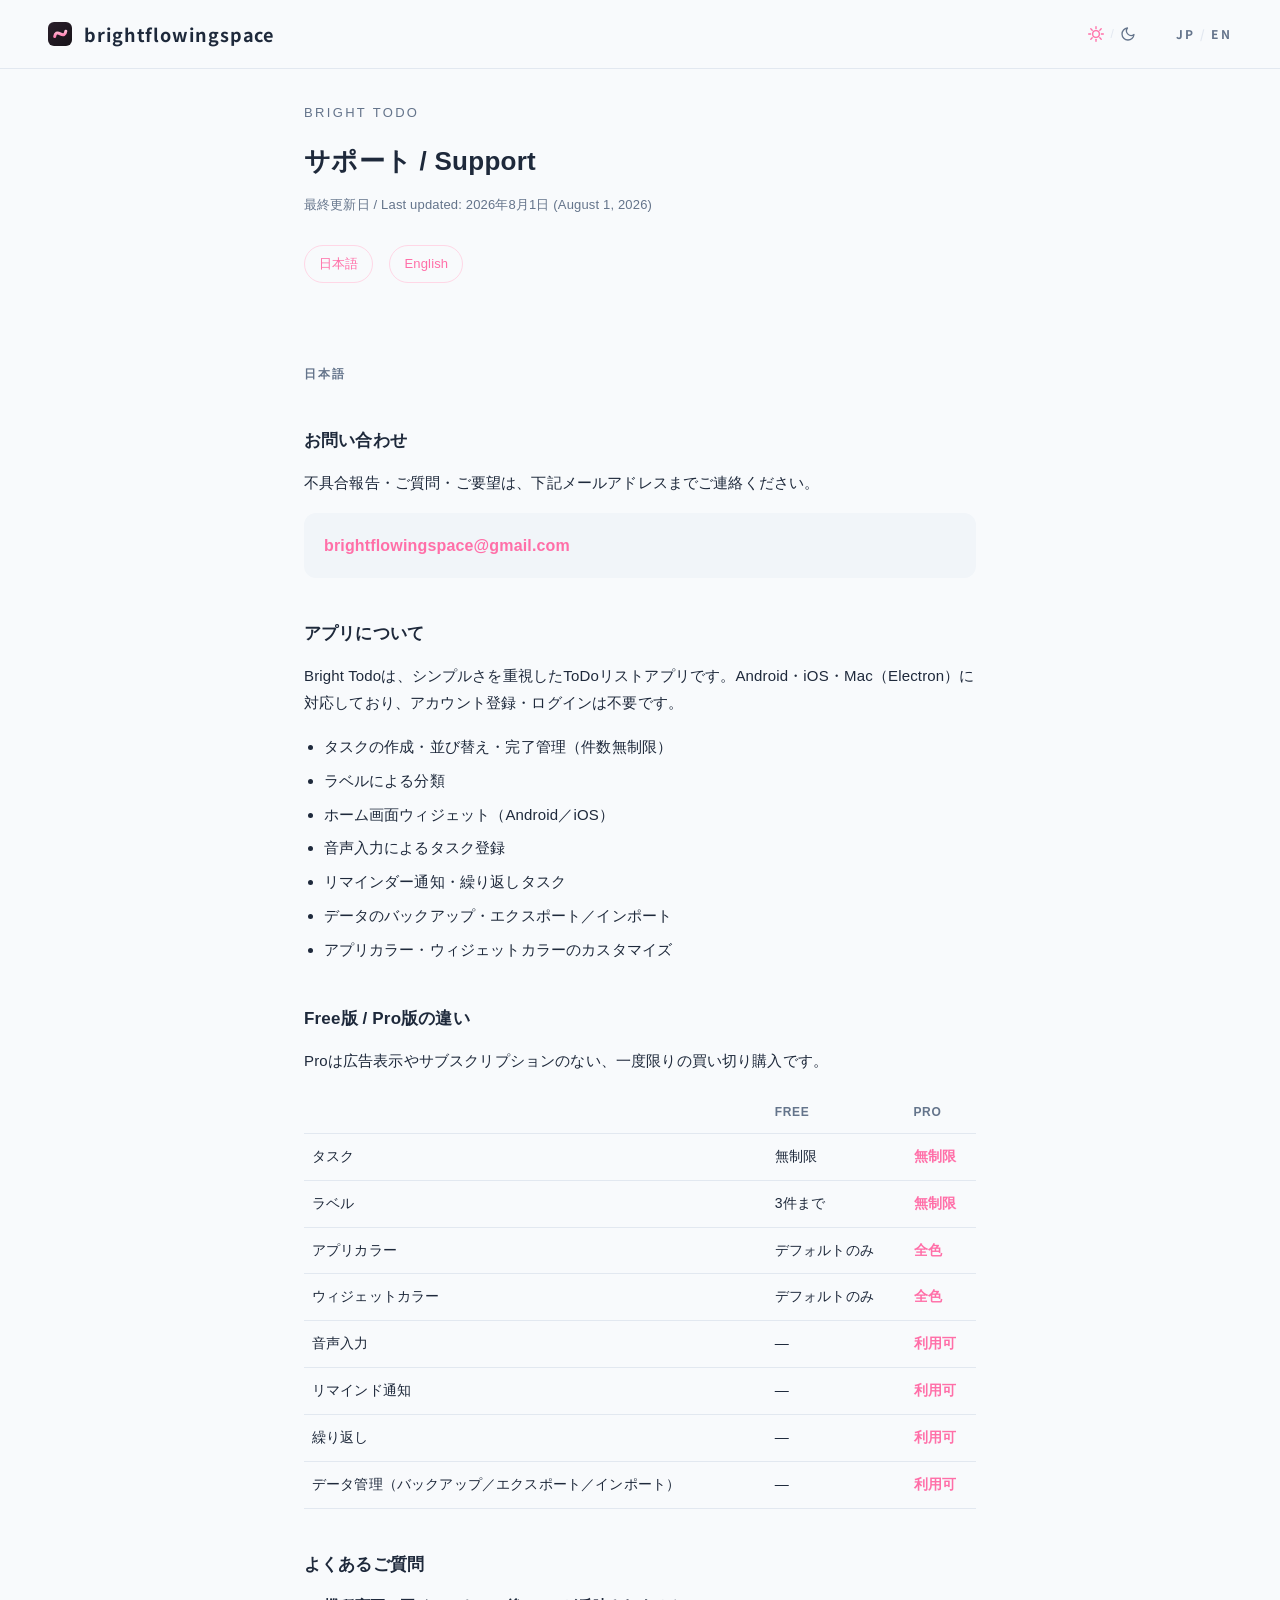
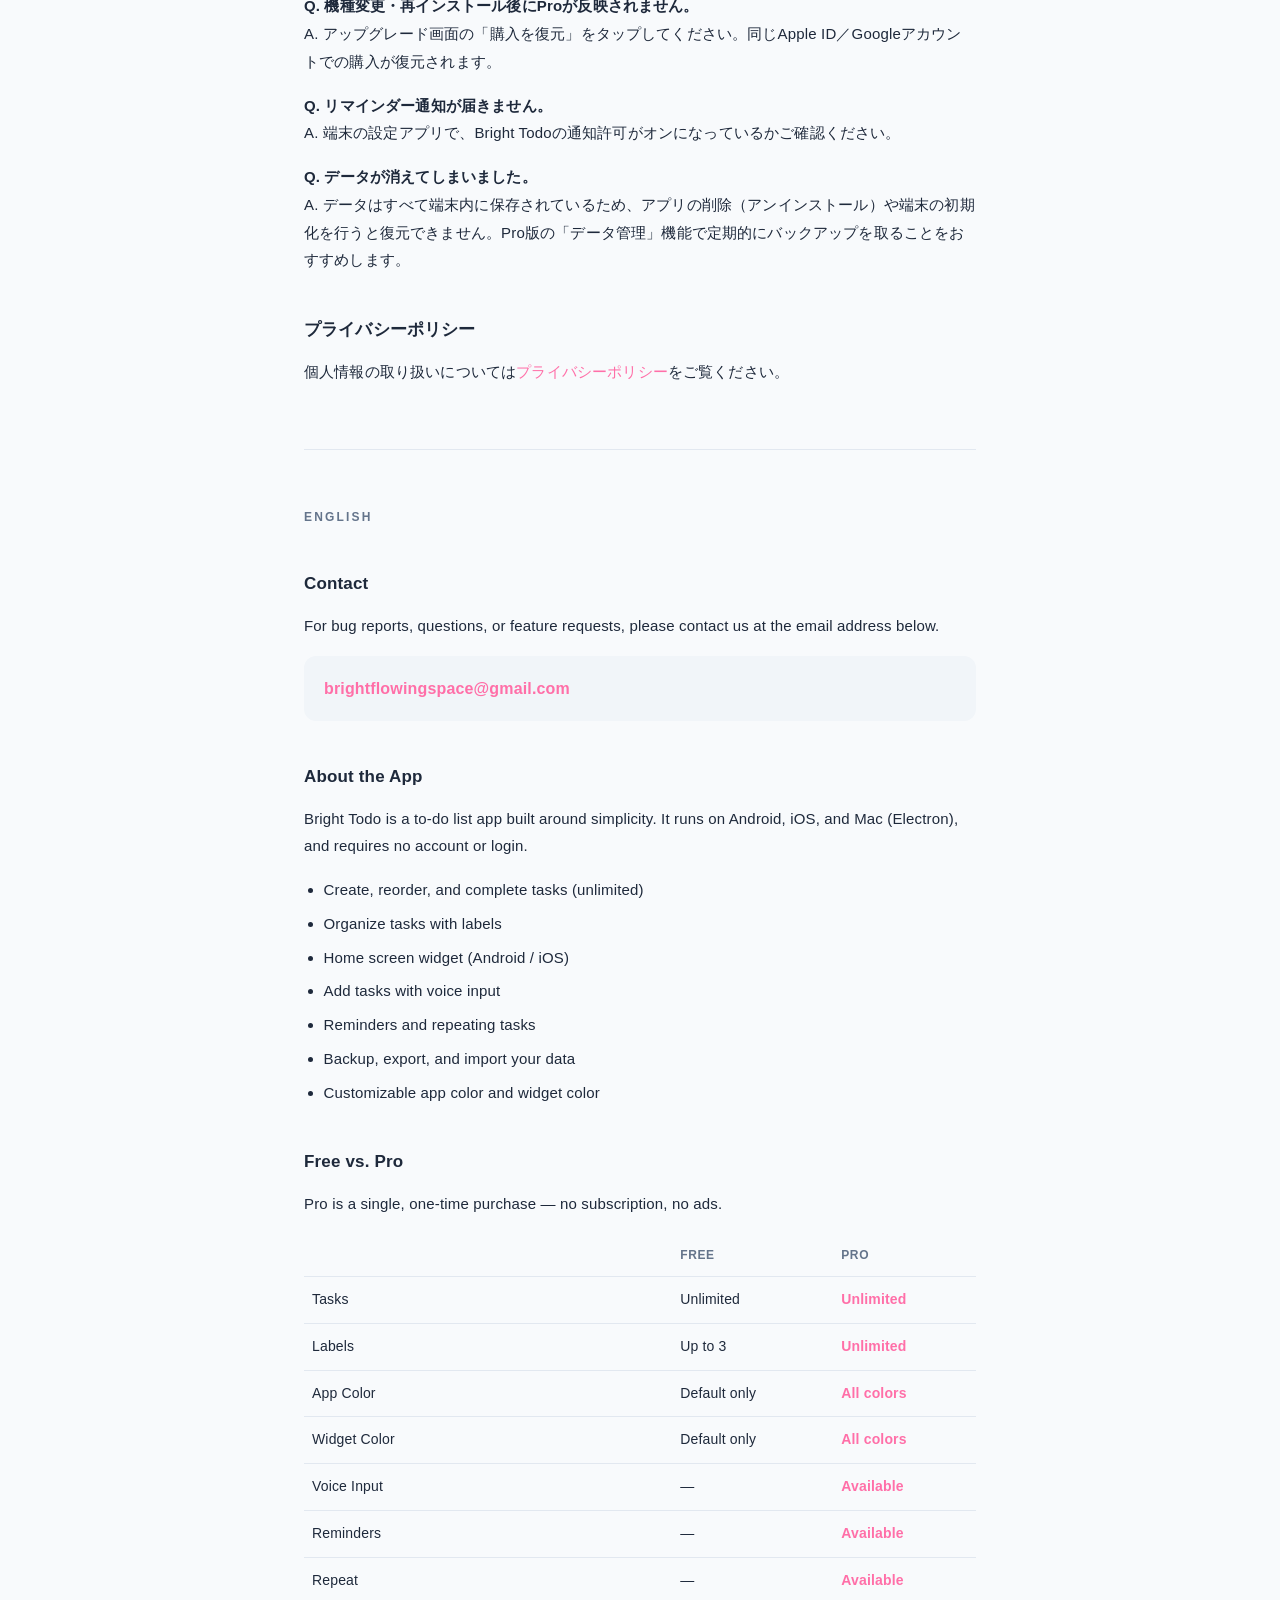
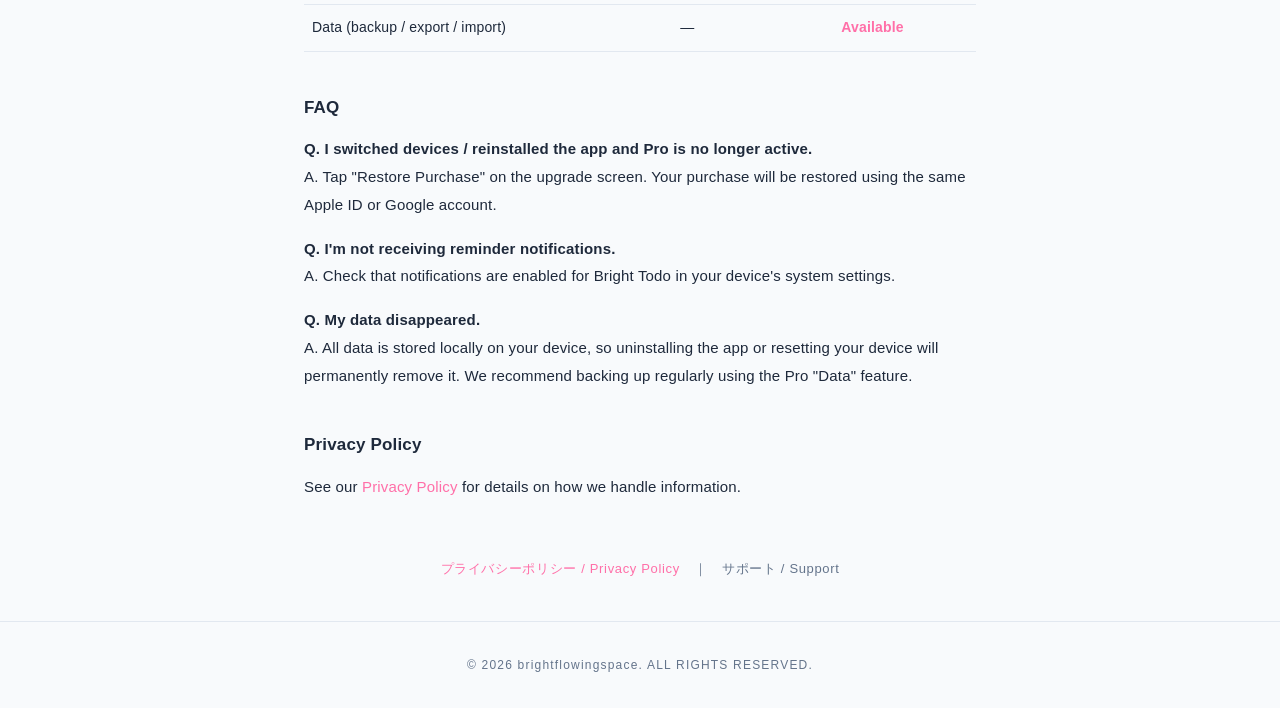
==== commit a222030f: "fix: リンク色・フッターレイアウトの調整とfavicon追加 - タイトルのアクセント色を黒系に、本文/フッターのリンクをピンク・アンダーラインなしに統一 - サポートページの問い合わせボックス背" ====
--- a/support.html
+++ b/support.html
@@ -4,6 +4,8 @@
 <meta charset="UTF-8">
 <meta name="viewport" content="width=device-width, initial-scale=1.0">
 <title>Bright Todo サポート / Support</title>
+<link rel="icon" type="image/svg+xml" href="logo.svg">
+<link rel="apple-touch-icon" href="logo.svg">
 <script>
   // Set the theme before first paint to avoid a flash of the wrong theme.
   (function () {
@@ -26,6 +28,7 @@
     --accent: #ff6fa8;
     --accent-light: #ffd7e6;
     --border: #e2e8f0;
+    --box-bg: #f1f5f9;
   }
   :root.dark {
     --bg: #1e1420;
@@ -34,6 +37,7 @@
     --accent: #ff9ec4;
     --accent-light: #5c001e;
     --border: #3a2a30;
+    --box-bg: #2a2730;
   }
   * { box-sizing: border-box; }
   html { scroll-behavior: smooth; }
@@ -49,7 +53,7 @@
   .wrap {
     max-width: 720px;
     margin: 0 auto;
-    padding: 32px 24px 96px;
+    padding: 32px 24px 40px;
   }
   .back-to-top {
     position: fixed;
@@ -127,20 +131,20 @@
     font-size: 17px;
     font-weight: 600;
     margin: 40px 0 12px;
-    color: var(--accent);
+    color: var(--fg);
   }
   p { margin: 0 0 16px; font-size: 15px; }
   ul { margin: 0 0 16px; padding-left: 1.3em; font-size: 15px; }
   li { margin-bottom: 6px; }
-  a.inline { color: var(--accent); }
+  a.inline { color: var(--accent); text-decoration: none; }
   .contact-box {
     margin: 8px 0 16px;
     padding: 18px 20px;
-    background: var(--accent-light);
+    background: var(--box-bg);
     border-radius: 12px;
   }
   .contact-box a {
-    color: var(--fg);
+    color: var(--accent);
     font-weight: 600;
     text-decoration: none;
   }
@@ -163,16 +167,32 @@
     text-transform: uppercase;
   }
   table.spec td.pro { color: var(--accent); font-weight: 600; }
+  .footer-links {
+    margin-top: 56px;
+    text-align: center;
+    font-size: 13px;
+    letter-spacing: 0.05em;
+  }
+  .footer-links a { color: var(--accent); text-decoration: none; }
+  .footer-links a:hover { opacity: 0.75; }
+  .footer-links .current { color: var(--muted); }
+  .footer-links .sep { color: var(--muted); margin: 0 10px; }
   footer {
-    margin-top: 72px;
+    width: 100%;
+    box-sizing: border-box;
+    margin-top: 0;
+    padding: 12px 24px;
+    background: var(--bg);
+    border-top: 1px solid var(--border);
     font-size: 12px;
     color: var(--muted);
     text-align: center;
     letter-spacing: 0.1em;
   }
-  footer p { margin: 0 0 8px; font-size: 12px; }
-  footer a { color: var(--muted); text-decoration: underline; }
-  footer a:hover { color: var(--accent); }
+  footer p { margin: 0; font-size: 12px; }
+  @media (min-width: 768px) {
+    footer { padding: 32px 24px; }
+  }
 </style>
 </head>
 <body>
@@ -324,12 +344,17 @@
     <p>See our <a class="inline" href="./index.html">Privacy Policy</a> for details on how we handle information.</p>
   </section>
 
-  <footer>
-    <p><a href="./index.html">プライバシーポリシー / Privacy Policy</a></p>
-    <p>&copy; 2026 brightflowingspace. ALL RIGHTS RESERVED.</p>
-  </footer>
+  <nav class="footer-links">
+    <a href="./index.html">プライバシーポリシー / Privacy Policy</a>
+    <span class="sep">｜</span>
+    <span class="current">サポート / Support</span>
+  </nav>
 
 </div>
+
+<footer>
+  <p>&copy; 2026 brightflowingspace. ALL RIGHTS RESERVED.</p>
+</footer>
 
 <a href="#" class="back-to-top" aria-label="Back to top">
   <svg viewBox="0 0 24 24" fill="none" stroke="currentColor" stroke-width="2" stroke-linecap="round" stroke-linejoin="round">
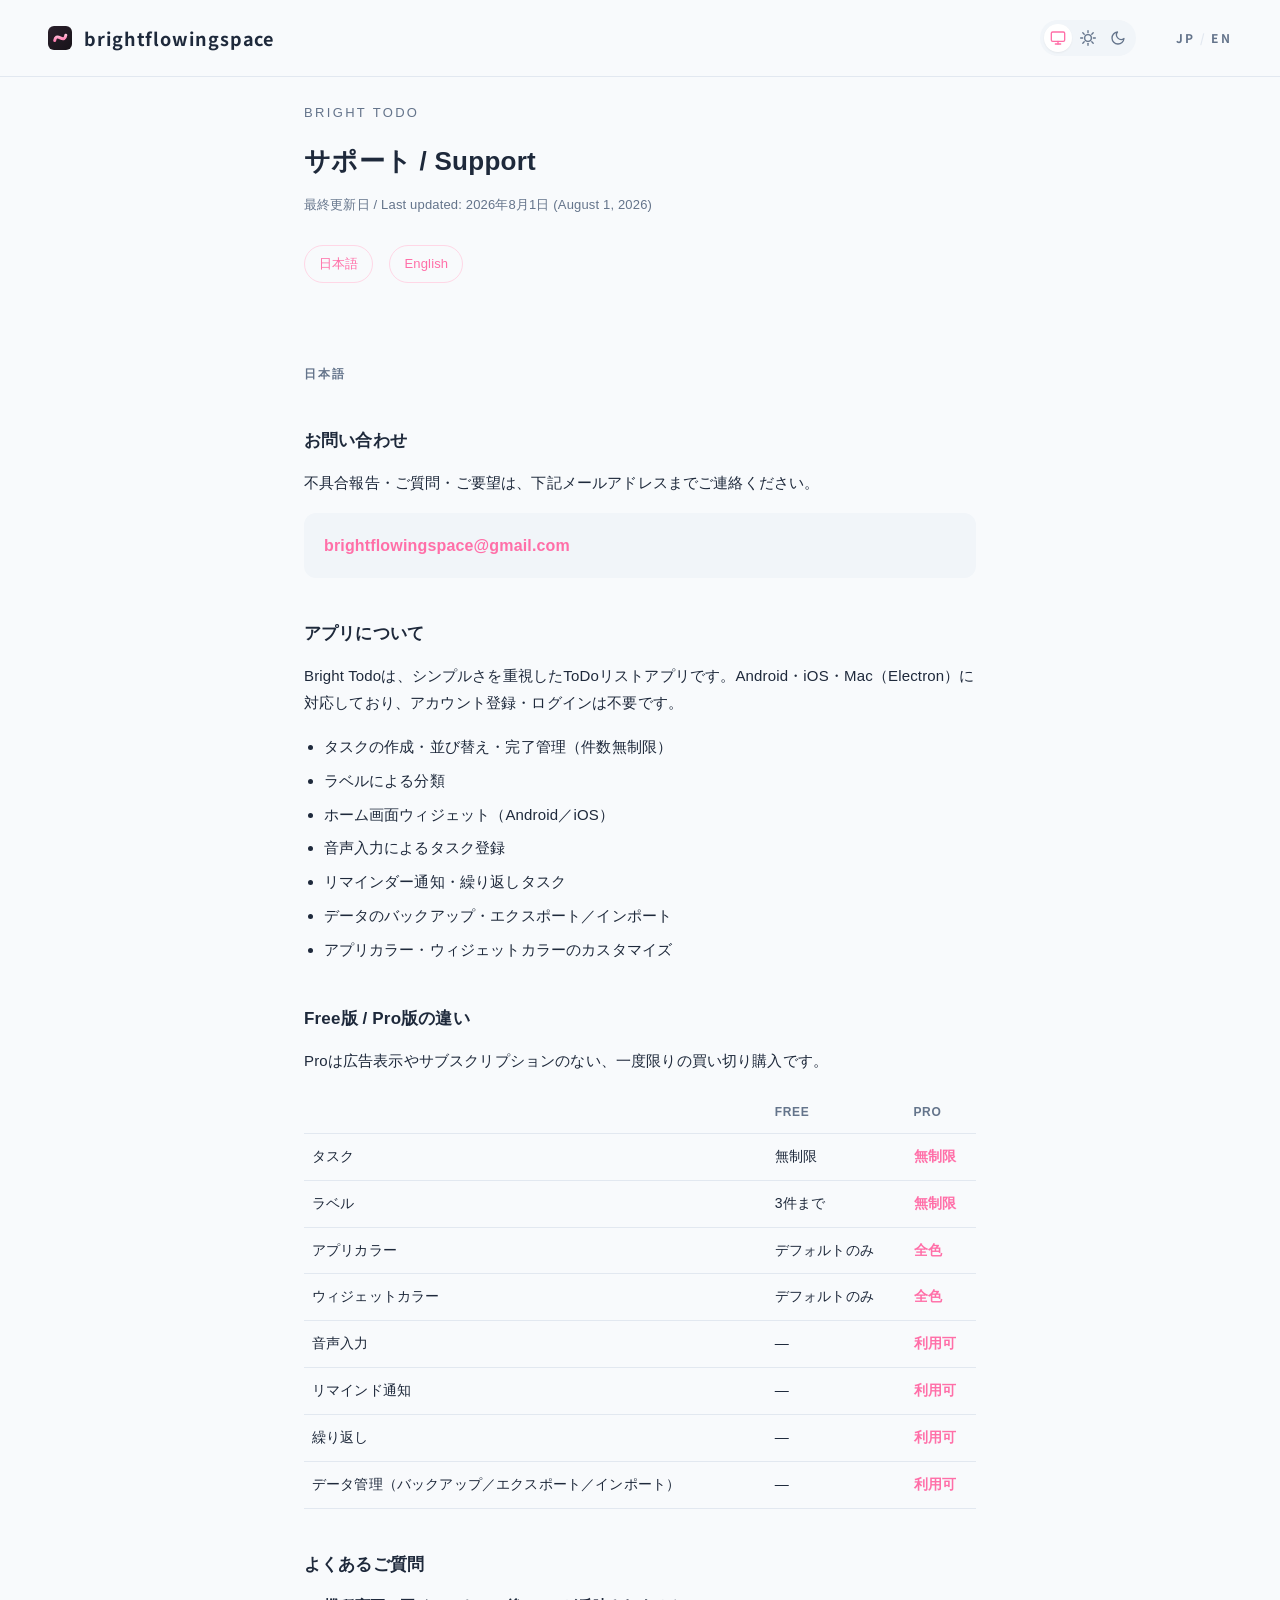
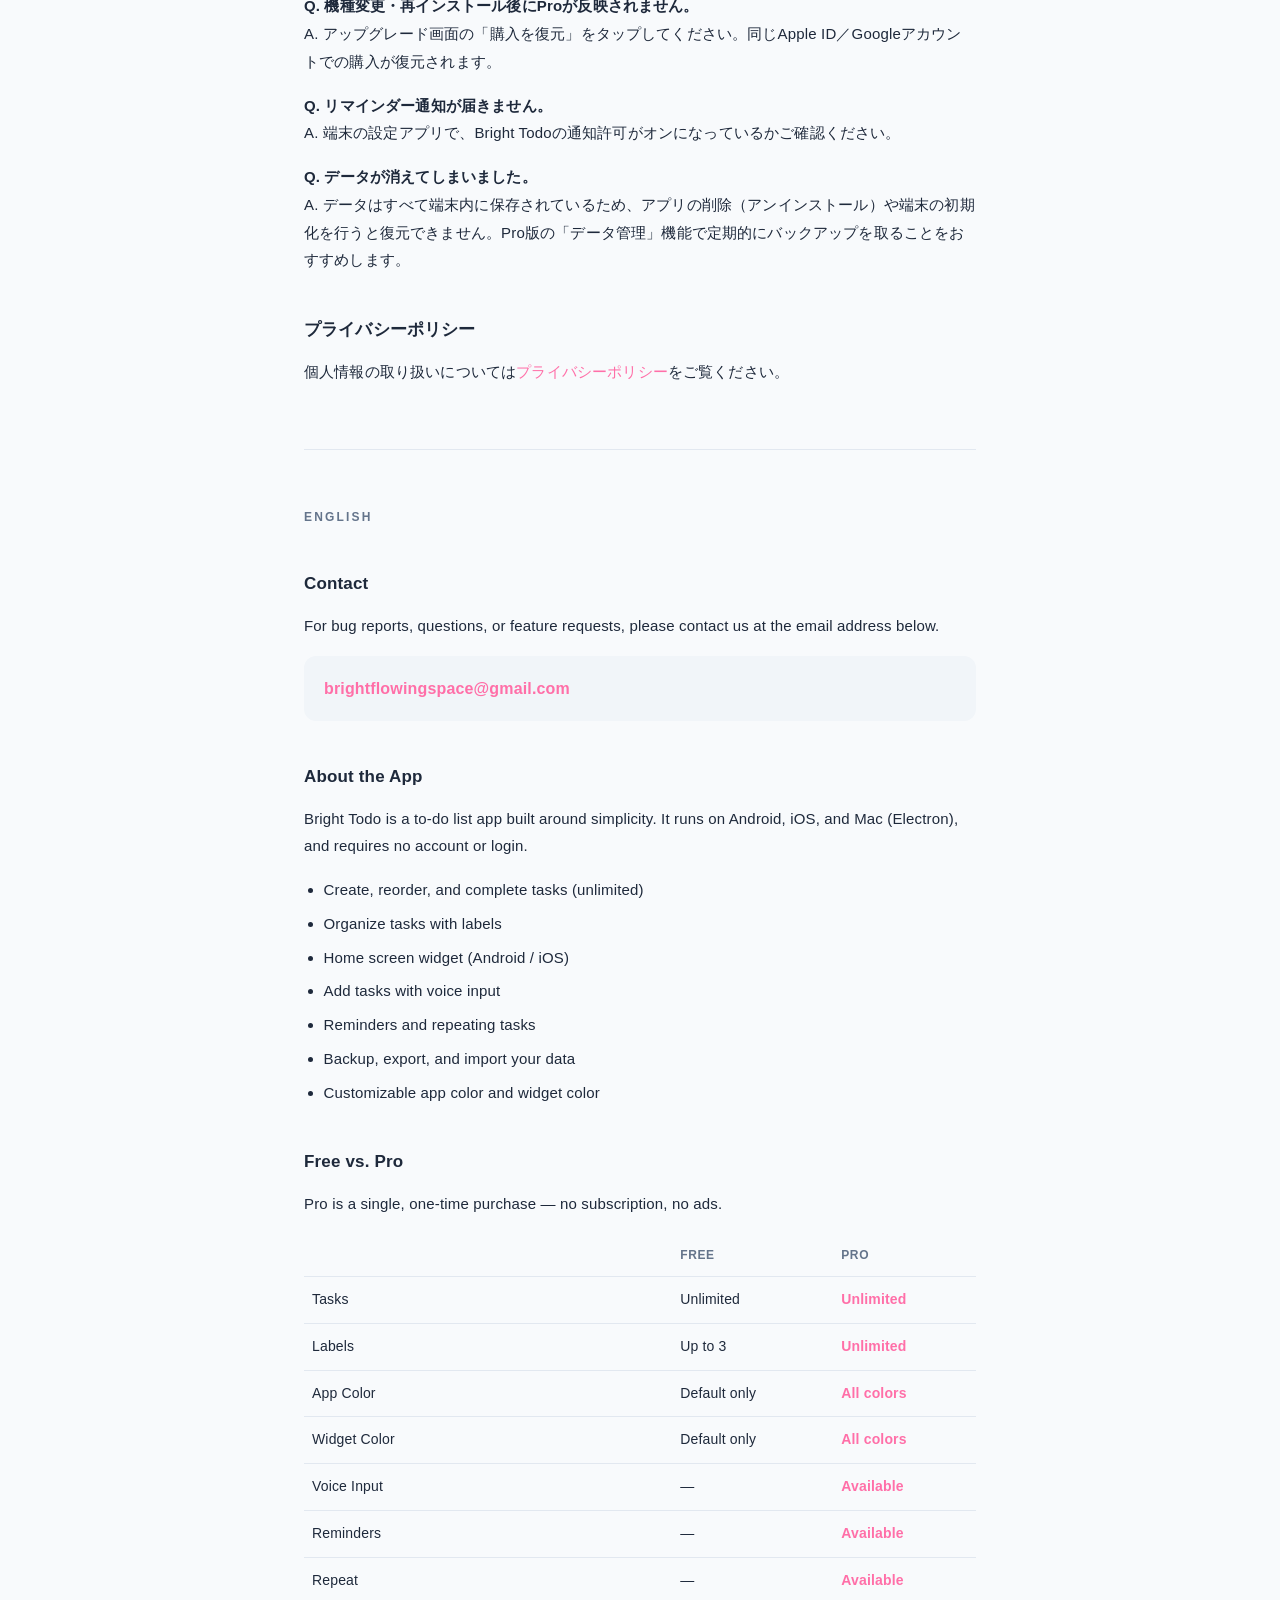
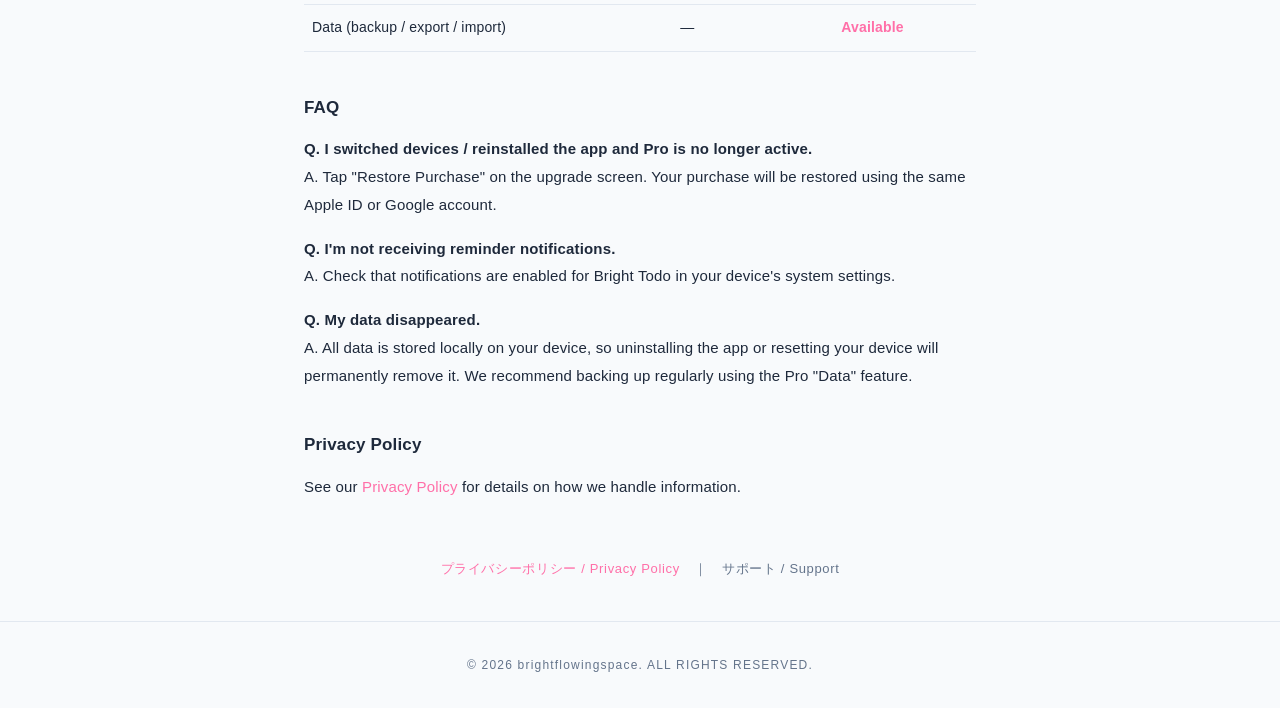
==== commit c6bc993c: "feat: テーマ切替をメインサイトと同じ3択セグメントピルに統一 - システム / ライト / ダークの3モードに変更（デフォルトはシステム＝OS追従） - システム選択時はbfs_theme削除、" ====
--- a/support.html
+++ b/support.html
@@ -26,7 +26,8 @@
     --fg: #1e293b;
     --muted: #64748b;
     --accent: #ff6fa8;
-    --accent-light: #ffd7e6;
+    --accent-border: #ffd7e6;
+    --accent-hover: #ffd7e6;
     --border: #e2e8f0;
     --box-bg: #f1f5f9;
   }
@@ -35,7 +36,9 @@
     --fg: #f1e9ec;
     --muted: #b09aa4;
     --accent: #ff9ec4;
-    --accent-light: #5c001e;
+    /* ダークモードの言語切替ボタン: 濃い赤(#5c001e)をやめてピンク系に統一 */
+    --accent-border: rgba(255, 158, 196, 0.55);
+    --accent-hover: rgba(255, 158, 196, 0.16);
     --border: #3a2a30;
     --box-bg: #2a2730;
   }
@@ -106,12 +109,12 @@
   nav.lang a {
     color: var(--accent);
     text-decoration: none;
-    border: 1px solid var(--accent-light);
+    border: 1px solid var(--accent-border);
     padding: 6px 14px;
     border-radius: 999px;
     transition: background 0.15s ease;
   }
-  nav.lang a:hover { background: var(--accent-light); }
+  nav.lang a:hover { background: var(--accent-hover); }
   section.lang-block {
     padding-top: 24px;
   }
@@ -203,7 +206,14 @@
   </a>
   <div class="site-header-right">
     <div class="theme-toggle-group">
-      <button type="button" id="theme-light" aria-label="Light mode">
+      <button type="button" id="theme-system" data-theme="system" aria-label="System theme">
+        <svg viewBox="0 0 24 24" fill="none" stroke="currentColor" stroke-width="2" stroke-linecap="round" stroke-linejoin="round">
+          <rect x="2" y="3" width="20" height="14" rx="2"/>
+          <line x1="8" y1="21" x2="16" y2="21"/>
+          <line x1="12" y1="17" x2="12" y2="21"/>
+        </svg>
+      </button>
+      <button type="button" id="theme-light" data-theme="light" aria-label="Light theme">
         <svg viewBox="0 0 24 24" fill="none" stroke="currentColor" stroke-width="2" stroke-linecap="round">
           <circle cx="12" cy="12" r="5"/>
           <line x1="12" y1="1"    x2="12" y2="4"/>
@@ -216,8 +226,7 @@
           <line x1="17.7" y1="6.3"  x2="19.8" y2="4.2"/>
         </svg>
       </button>
-      <span>/</span>
-      <button type="button" id="theme-dark" aria-label="Dark mode">
+      <button type="button" id="theme-dark" data-theme="dark" aria-label="Dark theme">
         <svg viewBox="0 0 24 24" fill="none" stroke="currentColor" stroke-width="2" stroke-linecap="round" stroke-linejoin="round">
           <path d="M21 12.8A9 9 0 1 1 11.2 3a7 7 0 0 0 9.8 9.8Z"/>
         </svg>
--- a/assets/site-header.css
+++ b/assets/site-header.css
@@ -59,29 +59,54 @@
   align-items: center;
   gap: 40px;
 }
+/*
+  Theme toggle: a system / light / dark segmented pill.
+  Mirrors the nav on the main site (Tailwind: p-1 gap-0.5 rounded-full bg-slate-100
+  dark:bg-white/10, active button bg-white dark:bg-white/15 shadow-sm).
+  The group/active backgrounds are hard-coded rather than themed via custom
+  properties so host pages only need --muted / --accent, as documented above.
+*/
 .theme-toggle-group {
   display: flex;
   align-items: center;
-  gap: 6px;
+  gap: 2px;
+  padding: 4px;
+  border-radius: 999px;
+  background: #f1f5f9;
 }
+:root.dark .theme-toggle-group { background: rgba(255, 255, 255, 0.10); }
 .theme-toggle-group button {
+  display: flex;
+  align-items: center;
+  justify-content: center;
+  width: 24px;
+  height: 24px;
   background: none;
   border: none;
+  border-radius: 999px;
   padding: 0;
   cursor: pointer;
   color: var(--muted);
   line-height: 0;
-  transition: color 0.15s ease;
+  transition: background-color 0.15s ease, color 0.15s ease;
 }
 .theme-toggle-group button svg { display: block; width: 14px; height: 14px; }
-.theme-toggle-group span { color: var(--border); font-size: 10px; }
+.theme-toggle-group button.is-active {
+  background: #fff;
+  box-shadow: 0 1px 2px rgba(0, 0, 0, 0.05);
+  color: var(--accent);
+}
+:root.dark .theme-toggle-group button.is-active {
+  background: rgba(255, 255, 255, 0.15);
+  box-shadow: none;
+}
 @media (min-width: 768px) {
   .site-header { padding: 20px 48px; }
   /* font-size/line-height mirror Tailwind's text-lg (18px/28px) and text-xs (12px/16px). */
   .site-header-brand { gap: 12px; font-size: 18px; line-height: 28px; }
   .site-header-brand img { width: 24px; height: 24px; }
   .site-header-lang { font-size: 12px; line-height: 16px; }
+  .theme-toggle-group button { width: 28px; height: 28px; }
   .theme-toggle-group button svg { width: 16px; height: 16px; }
-  .theme-toggle-group span { font-size: 12px; }
   body { padding-top: 69px; }
 }
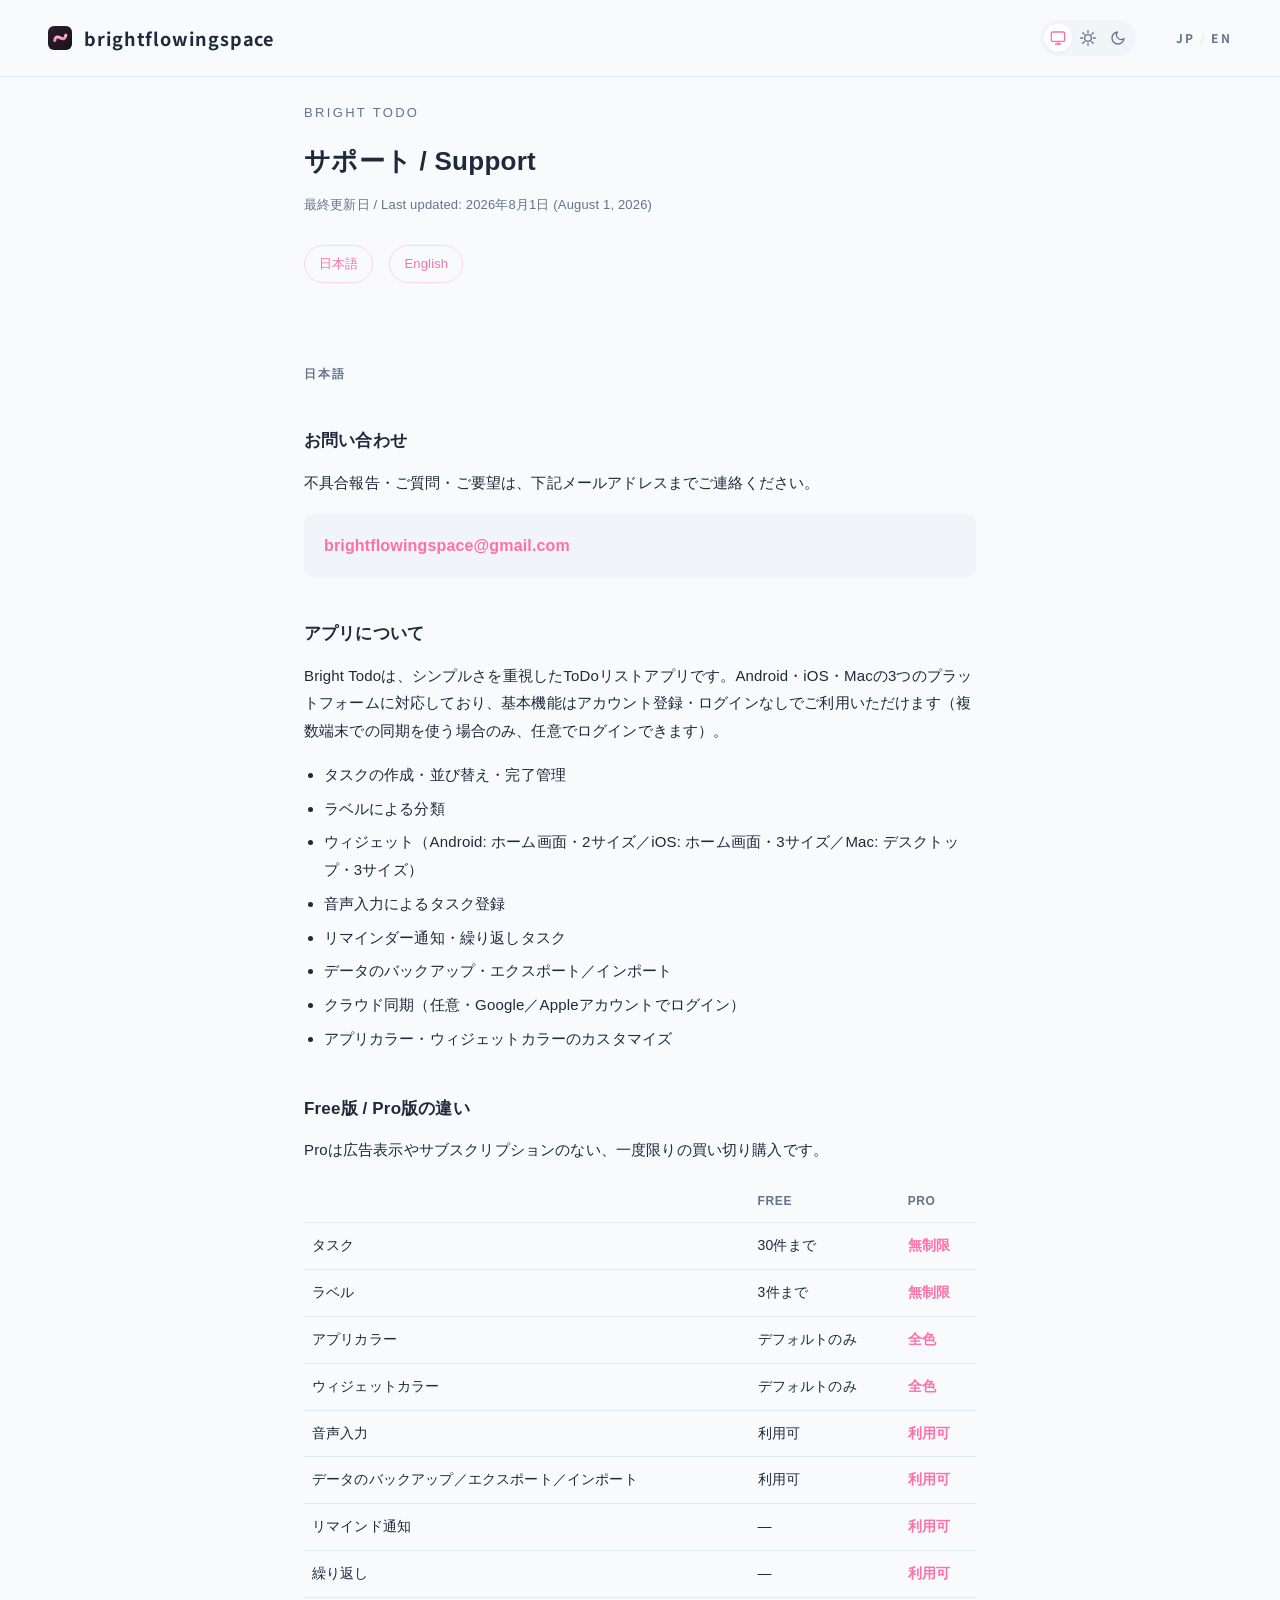
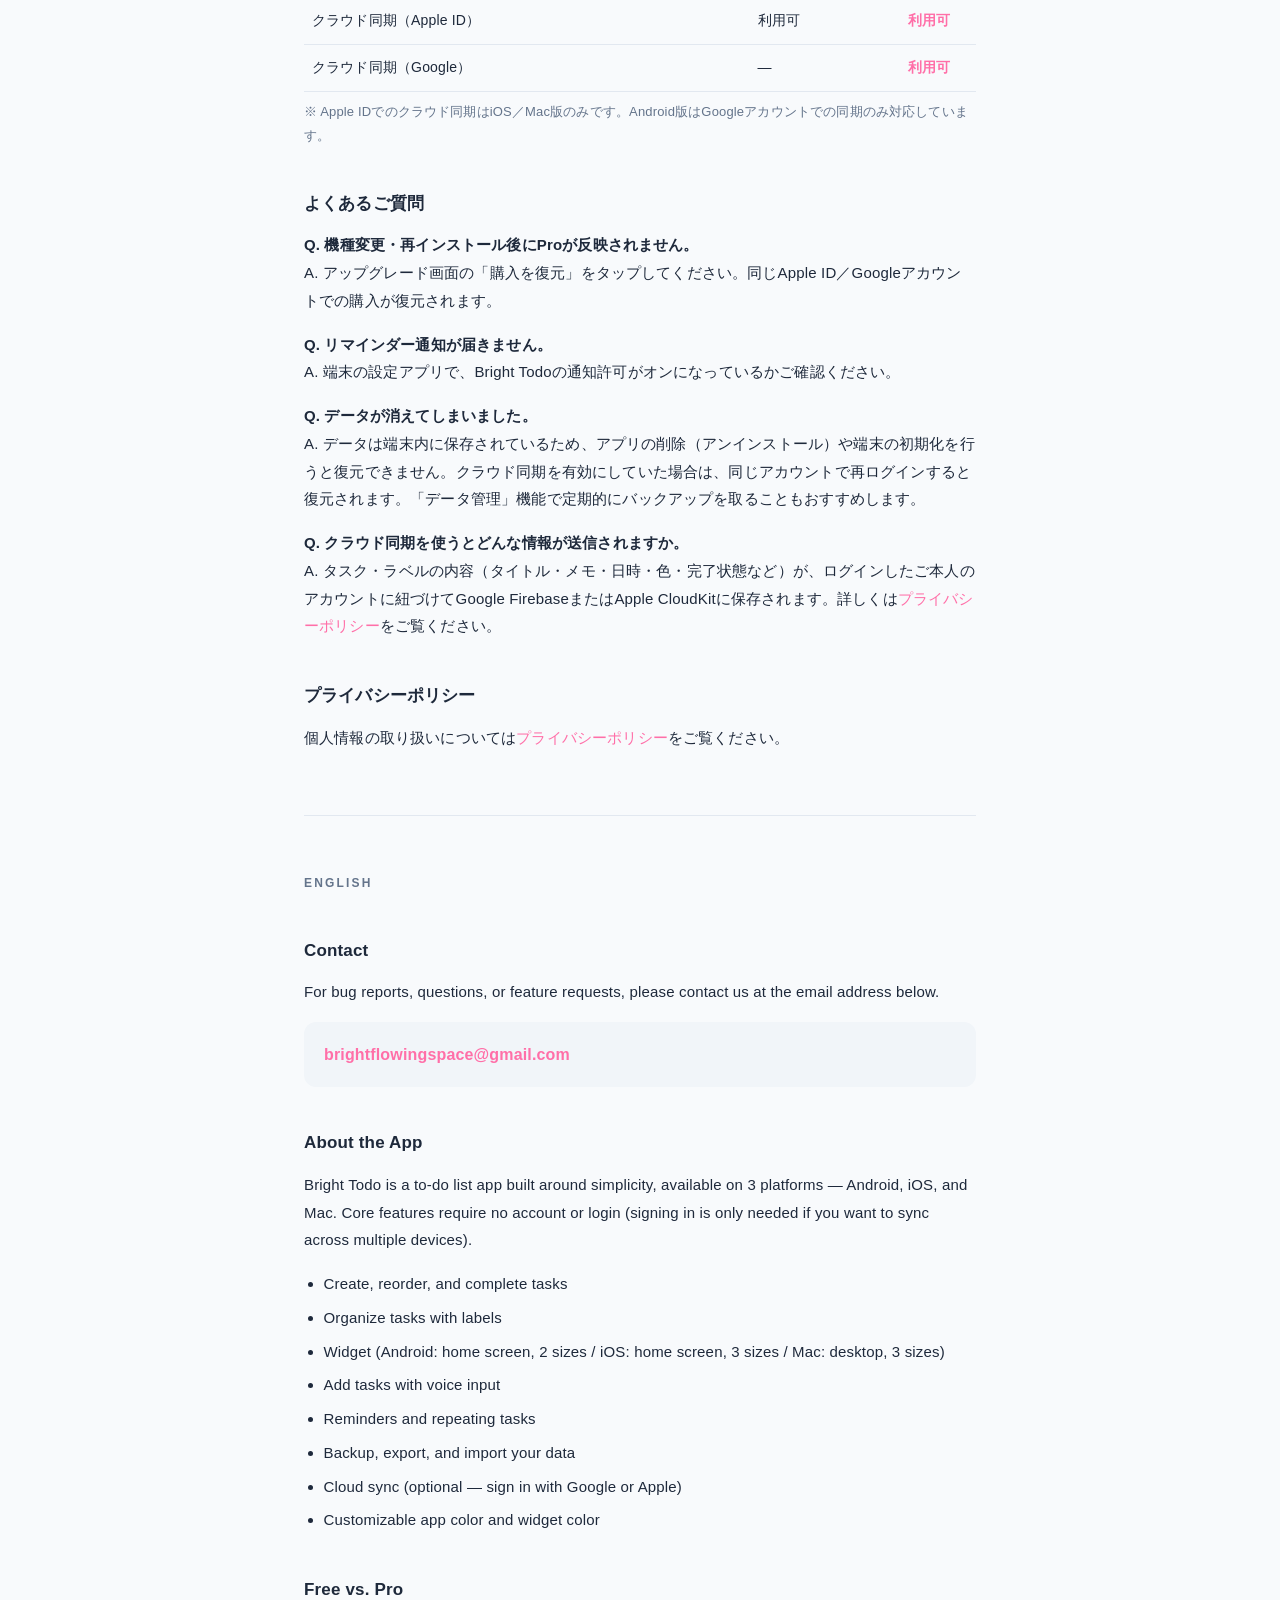
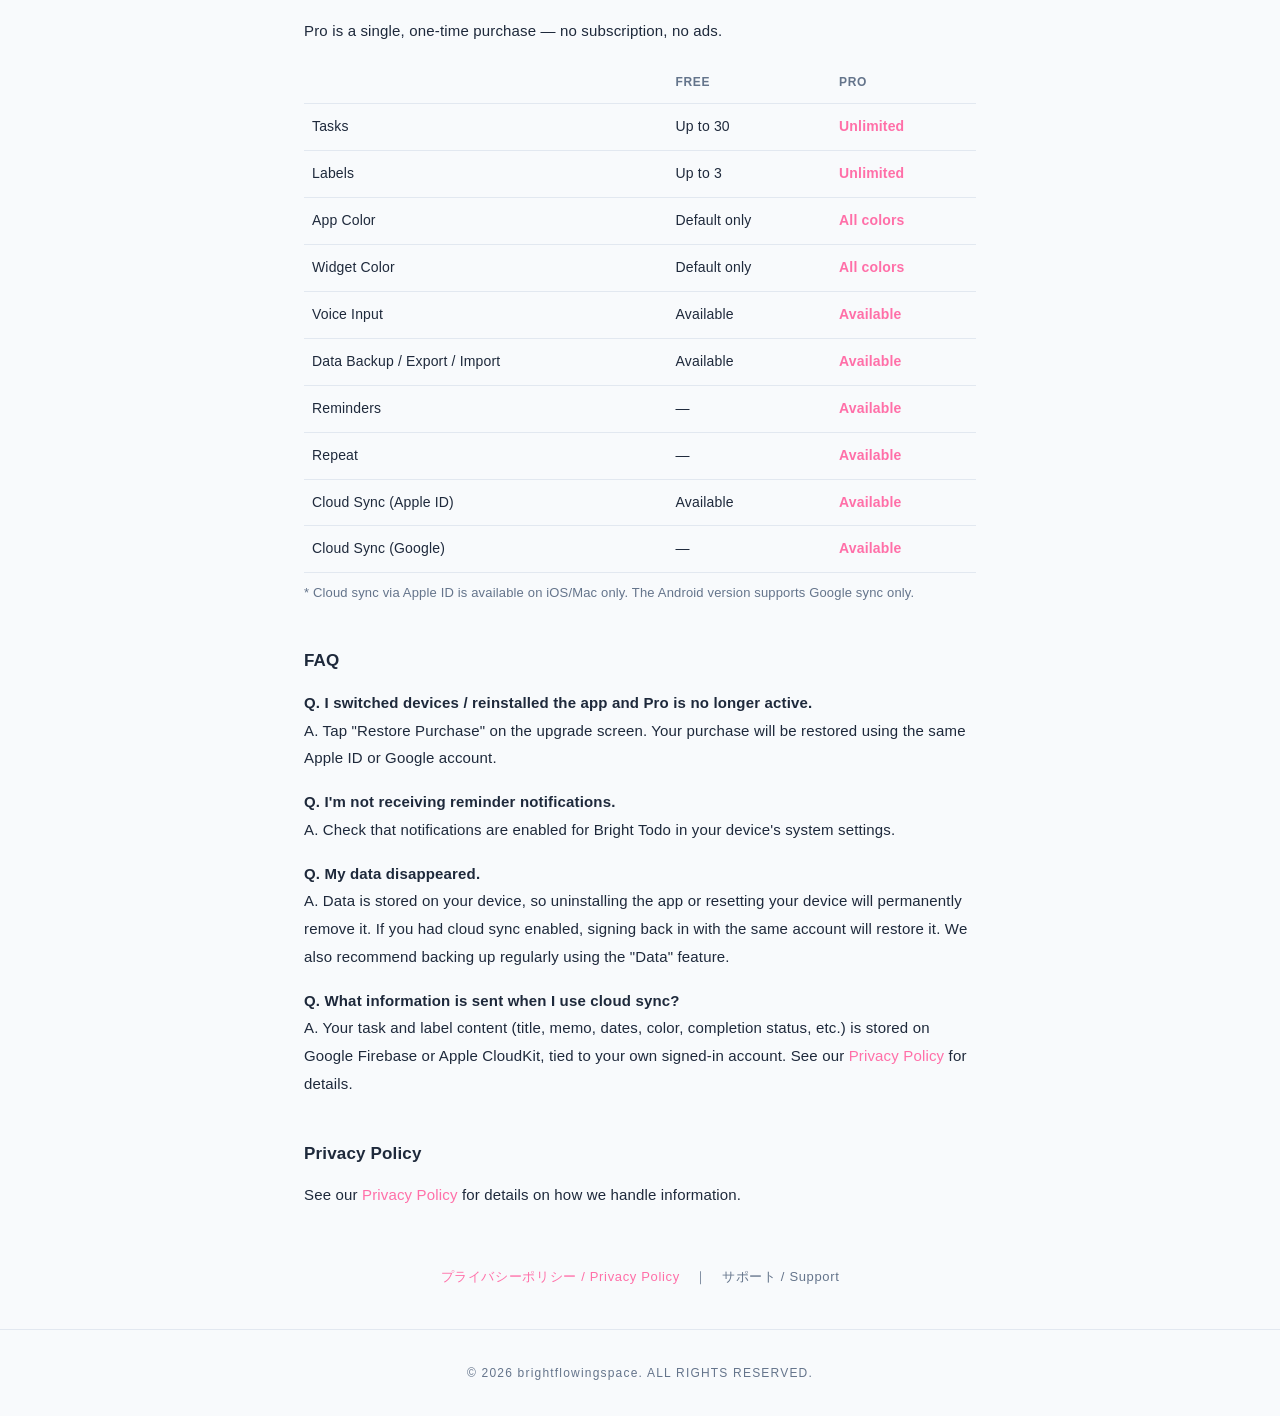
==== commit f52cc0a3: "プライバシー・サポートをクラウド同期の追加に合わせて更新 - クラウド同期(Google Firebase/Apple CloudKit)の節を新設し、同期データの内容・   アカウント削除時の挙動を" ====
--- a/support.html
+++ b/support.html
@@ -261,14 +261,15 @@
     </div>
 
     <h3>アプリについて</h3>
-    <p>Bright Todoは、シンプルさを重視したToDoリストアプリです。Android・iOS・Mac（Electron）に対応しており、アカウント登録・ログインは不要です。</p>
+    <p>Bright Todoは、シンプルさを重視したToDoリストアプリです。Android・iOS・Macの3つのプラットフォームに対応しており、基本機能はアカウント登録・ログインなしでご利用いただけます（複数端末での同期を使う場合のみ、任意でログインできます）。</p>
     <ul>
-      <li>タスクの作成・並び替え・完了管理（件数無制限）</li>
+      <li>タスクの作成・並び替え・完了管理</li>
       <li>ラベルによる分類</li>
-      <li>ホーム画面ウィジェット（Android／iOS）</li>
+      <li>ウィジェット（Android: ホーム画面・2サイズ／iOS: ホーム画面・3サイズ／Mac: デスクトップ・3サイズ）</li>
       <li>音声入力によるタスク登録</li>
       <li>リマインダー通知・繰り返しタスク</li>
       <li>データのバックアップ・エクスポート／インポート</li>
+      <li>クラウド同期（任意・Google／Appleアカウントでログイン）</li>
       <li>アプリカラー・ウィジェットカラーのカスタマイズ</li>
     </ul>
 
@@ -279,16 +280,19 @@
         <tr><th></th><th>Free</th><th>Pro</th></tr>
       </thead>
       <tbody>
-        <tr><td>タスク</td><td>無制限</td><td class="pro">無制限</td></tr>
+        <tr><td>タスク</td><td>30件まで</td><td class="pro">無制限</td></tr>
         <tr><td>ラベル</td><td>3件まで</td><td class="pro">無制限</td></tr>
         <tr><td>アプリカラー</td><td>デフォルトのみ</td><td class="pro">全色</td></tr>
         <tr><td>ウィジェットカラー</td><td>デフォルトのみ</td><td class="pro">全色</td></tr>
-        <tr><td>音声入力</td><td>—</td><td class="pro">利用可</td></tr>
+        <tr><td>音声入力</td><td>利用可</td><td class="pro">利用可</td></tr>
+        <tr><td>データのバックアップ／エクスポート／インポート</td><td>利用可</td><td class="pro">利用可</td></tr>
         <tr><td>リマインド通知</td><td>—</td><td class="pro">利用可</td></tr>
         <tr><td>繰り返し</td><td>—</td><td class="pro">利用可</td></tr>
-        <tr><td>データ管理（バックアップ／エクスポート／インポート）</td><td>—</td><td class="pro">利用可</td></tr>
+        <tr><td>クラウド同期（Apple ID）</td><td>利用可</td><td class="pro">利用可</td></tr>
+        <tr><td>クラウド同期（Google）</td><td>—</td><td class="pro">利用可</td></tr>
       </tbody>
     </table>
+    <p style="font-size:13px;color:var(--muted);margin-top:-8px;">※ Apple IDでのクラウド同期はiOS／Mac版のみです。Android版はGoogleアカウントでの同期のみ対応しています。</p>
 
     <h3>よくあるご質問</h3>
     <p><strong>Q. 機種変更・再インストール後にProが反映されません。</strong><br>
@@ -296,7 +300,9 @@
     <p><strong>Q. リマインダー通知が届きません。</strong><br>
     A. 端末の設定アプリで、Bright Todoの通知許可がオンになっているかご確認ください。</p>
     <p><strong>Q. データが消えてしまいました。</strong><br>
-    A. データはすべて端末内に保存されているため、アプリの削除（アンインストール）や端末の初期化を行うと復元できません。Pro版の「データ管理」機能で定期的にバックアップを取ることをおすすめします。</p>
+    A. データは端末内に保存されているため、アプリの削除（アンインストール）や端末の初期化を行うと復元できません。クラウド同期を有効にしていた場合は、同じアカウントで再ログインすると復元されます。「データ管理」機能で定期的にバックアップを取ることもおすすめします。</p>
+    <p><strong>Q. クラウド同期を使うとどんな情報が送信されますか。</strong><br>
+    A. タスク・ラベルの内容（タイトル・メモ・日時・色・完了状態など）が、ログインしたご本人のアカウントに紐づけてGoogle FirebaseまたはApple CloudKitに保存されます。詳しくは<a class="inline" href="./index.html">プライバシーポリシー</a>をご覧ください。</p>
 
     <h3>プライバシーポリシー</h3>
     <p>個人情報の取り扱いについては<a class="inline" href="./index.html">プライバシーポリシー</a>をご覧ください。</p>
@@ -312,14 +318,15 @@
     </div>
 
     <h3>About the App</h3>
-    <p>Bright Todo is a to-do list app built around simplicity. It runs on Android, iOS, and Mac (Electron), and requires no account or login.</p>
+    <p>Bright Todo is a to-do list app built around simplicity, available on 3 platforms — Android, iOS, and Mac. Core features require no account or login (signing in is only needed if you want to sync across multiple devices).</p>
     <ul>
-      <li>Create, reorder, and complete tasks (unlimited)</li>
+      <li>Create, reorder, and complete tasks</li>
       <li>Organize tasks with labels</li>
-      <li>Home screen widget (Android / iOS)</li>
+      <li>Widget (Android: home screen, 2 sizes / iOS: home screen, 3 sizes / Mac: desktop, 3 sizes)</li>
       <li>Add tasks with voice input</li>
       <li>Reminders and repeating tasks</li>
       <li>Backup, export, and import your data</li>
+      <li>Cloud sync (optional — sign in with Google or Apple)</li>
       <li>Customizable app color and widget color</li>
     </ul>
 
@@ -330,16 +337,19 @@
         <tr><th></th><th>Free</th><th>Pro</th></tr>
       </thead>
       <tbody>
-        <tr><td>Tasks</td><td>Unlimited</td><td class="pro">Unlimited</td></tr>
+        <tr><td>Tasks</td><td>Up to 30</td><td class="pro">Unlimited</td></tr>
         <tr><td>Labels</td><td>Up to 3</td><td class="pro">Unlimited</td></tr>
         <tr><td>App Color</td><td>Default only</td><td class="pro">All colors</td></tr>
         <tr><td>Widget Color</td><td>Default only</td><td class="pro">All colors</td></tr>
-        <tr><td>Voice Input</td><td>—</td><td class="pro">Available</td></tr>
+        <tr><td>Voice Input</td><td>Available</td><td class="pro">Available</td></tr>
+        <tr><td>Data Backup / Export / Import</td><td>Available</td><td class="pro">Available</td></tr>
         <tr><td>Reminders</td><td>—</td><td class="pro">Available</td></tr>
         <tr><td>Repeat</td><td>—</td><td class="pro">Available</td></tr>
-        <tr><td>Data (backup / export / import)</td><td>—</td><td class="pro">Available</td></tr>
+        <tr><td>Cloud Sync (Apple ID)</td><td>Available</td><td class="pro">Available</td></tr>
+        <tr><td>Cloud Sync (Google)</td><td>—</td><td class="pro">Available</td></tr>
       </tbody>
     </table>
+    <p style="font-size:13px;color:var(--muted);margin-top:-8px;">* Cloud sync via Apple ID is available on iOS/Mac only. The Android version supports Google sync only.</p>
 
     <h3>FAQ</h3>
     <p><strong>Q. I switched devices / reinstalled the app and Pro is no longer active.</strong><br>
@@ -347,7 +357,9 @@
     <p><strong>Q. I'm not receiving reminder notifications.</strong><br>
     A. Check that notifications are enabled for Bright Todo in your device's system settings.</p>
     <p><strong>Q. My data disappeared.</strong><br>
-    A. All data is stored locally on your device, so uninstalling the app or resetting your device will permanently remove it. We recommend backing up regularly using the Pro "Data" feature.</p>
+    A. Data is stored on your device, so uninstalling the app or resetting your device will permanently remove it. If you had cloud sync enabled, signing back in with the same account will restore it. We also recommend backing up regularly using the "Data" feature.</p>
+    <p><strong>Q. What information is sent when I use cloud sync?</strong><br>
+    A. Your task and label content (title, memo, dates, color, completion status, etc.) is stored on Google Firebase or Apple CloudKit, tied to your own signed-in account. See our <a class="inline" href="./index.html">Privacy Policy</a> for details.</p>
 
     <h3>Privacy Policy</h3>
     <p>See our <a class="inline" href="./index.html">Privacy Policy</a> for details on how we handle information.</p>
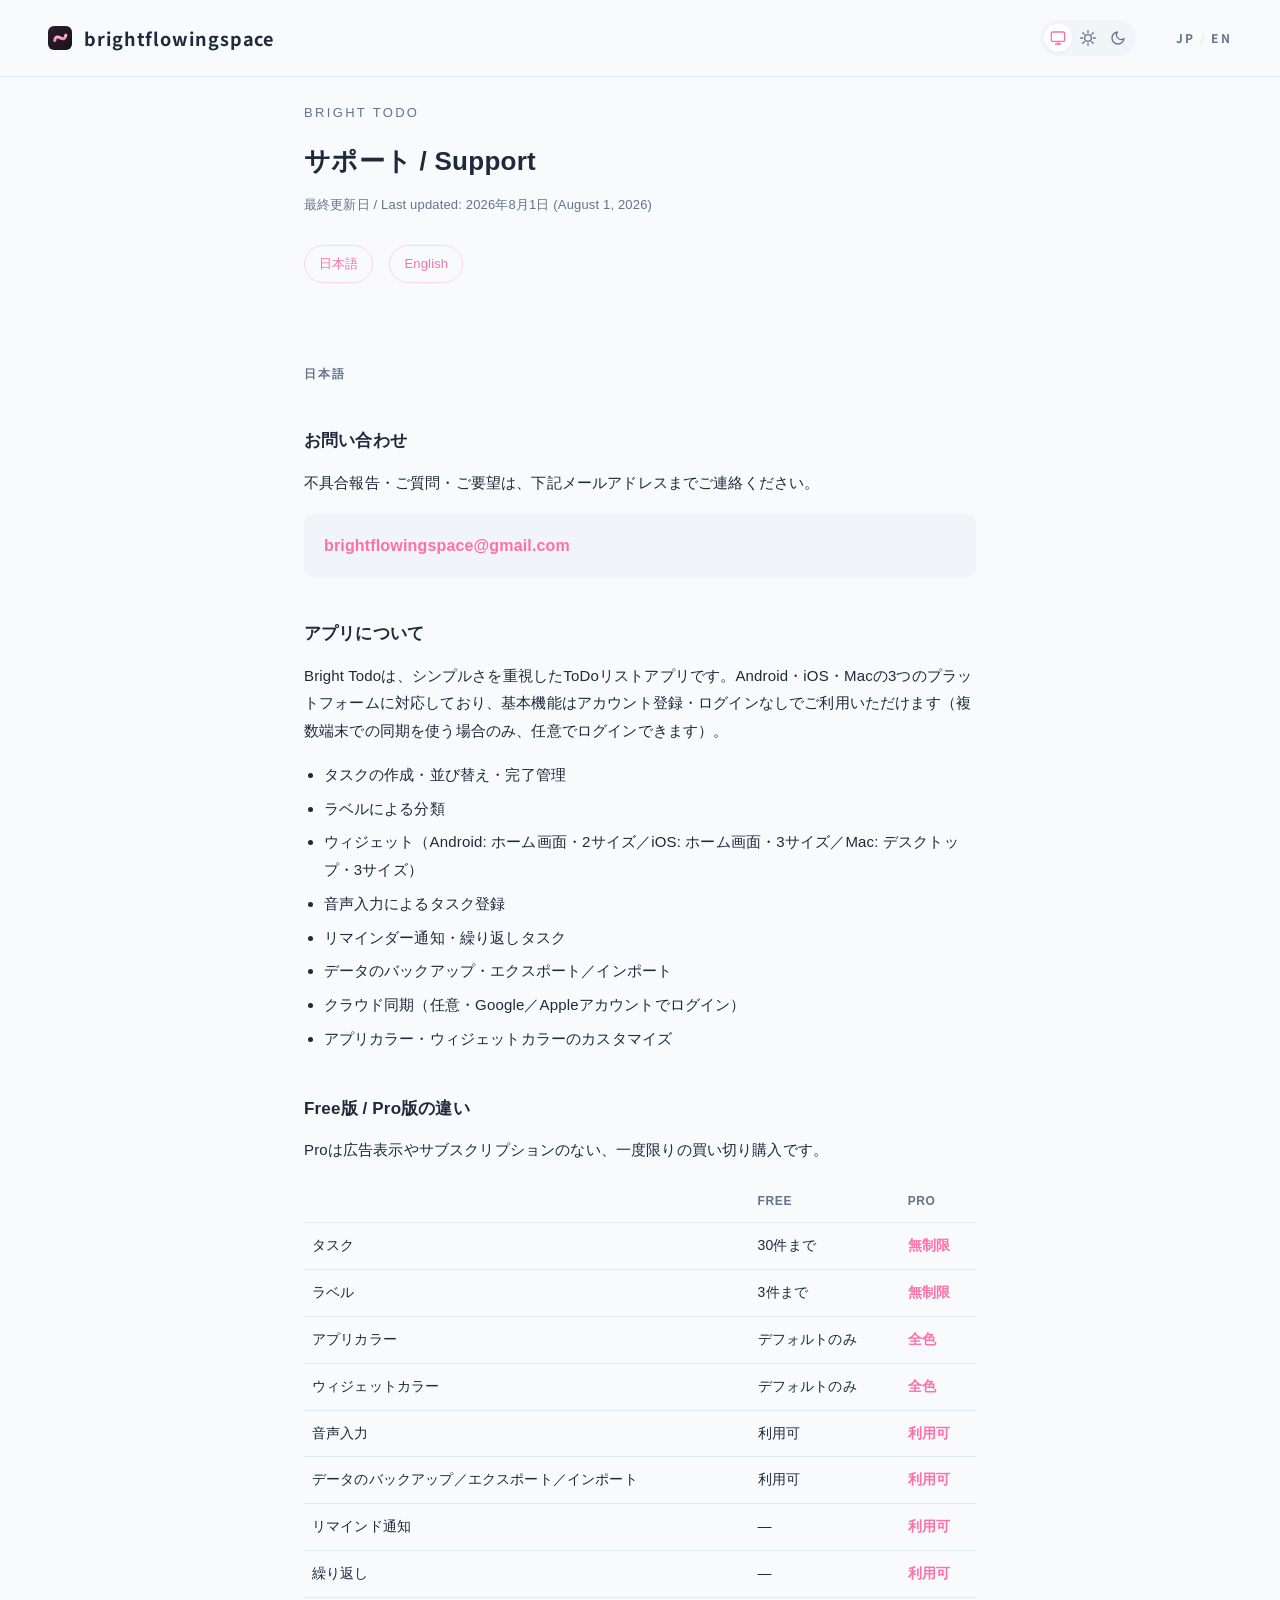
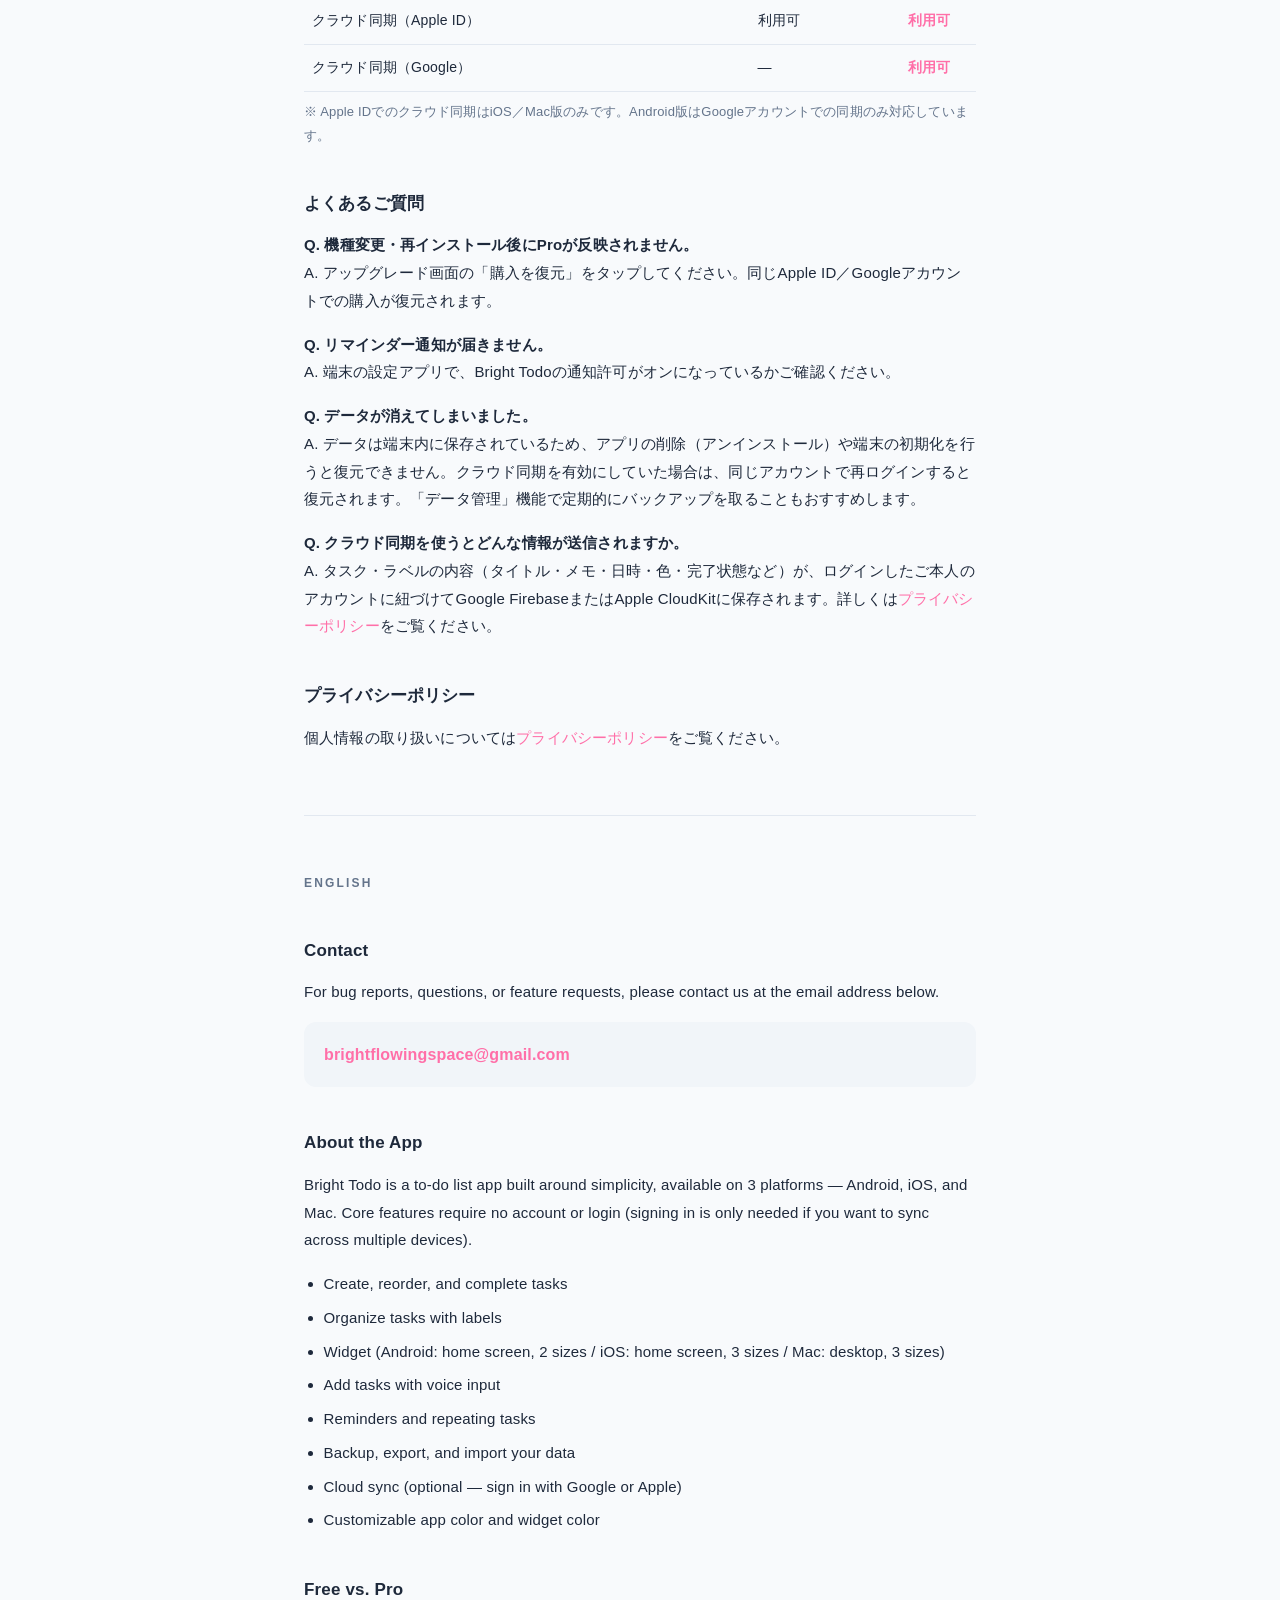
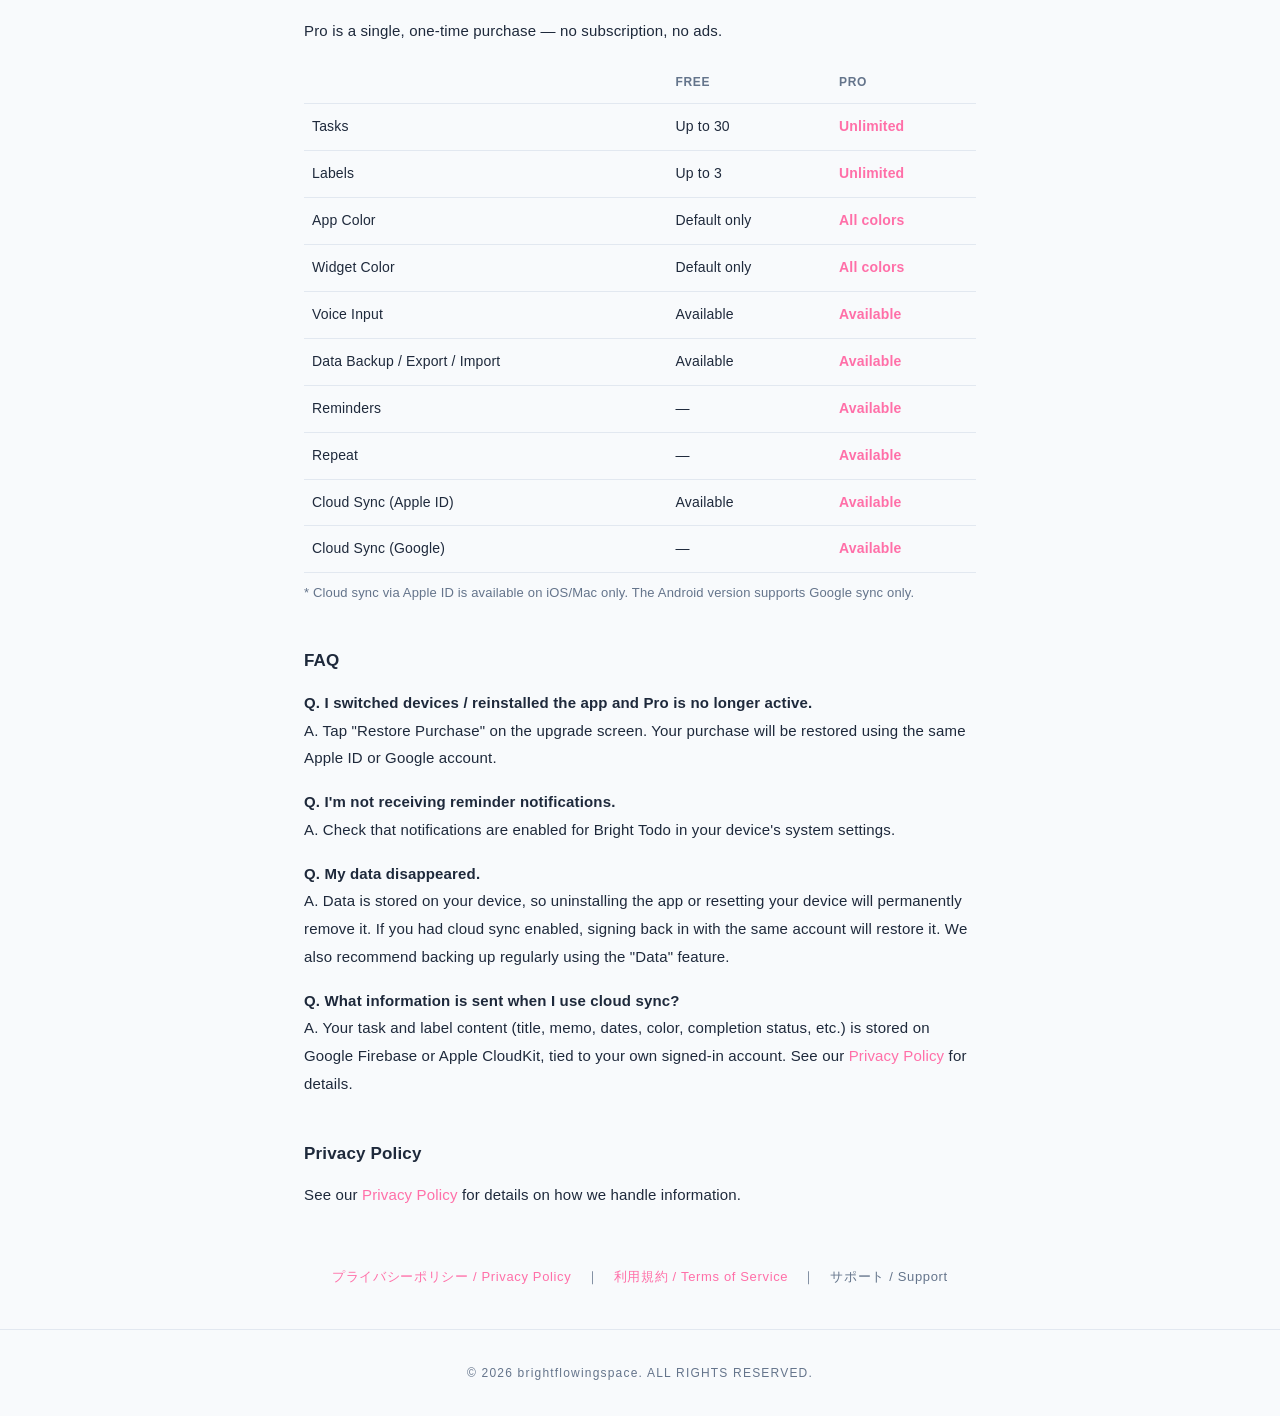
==== commit ee5d50d3: "feat: プライバシー・サポートのフッターに利用規約リンクを追加 Co-Authored-By: Claude Sonnet 5.5 <noreply@anthropic.com>" ====
--- a/support.html
+++ b/support.html
@@ -368,6 +368,8 @@
   <nav class="footer-links">
     <a href="./index.html">プライバシーポリシー / Privacy Policy</a>
     <span class="sep">｜</span>
+    <a href="./terms.html">利用規約 / Terms of Service</a>
+    <span class="sep">｜</span>
     <span class="current">サポート / Support</span>
   </nav>
 
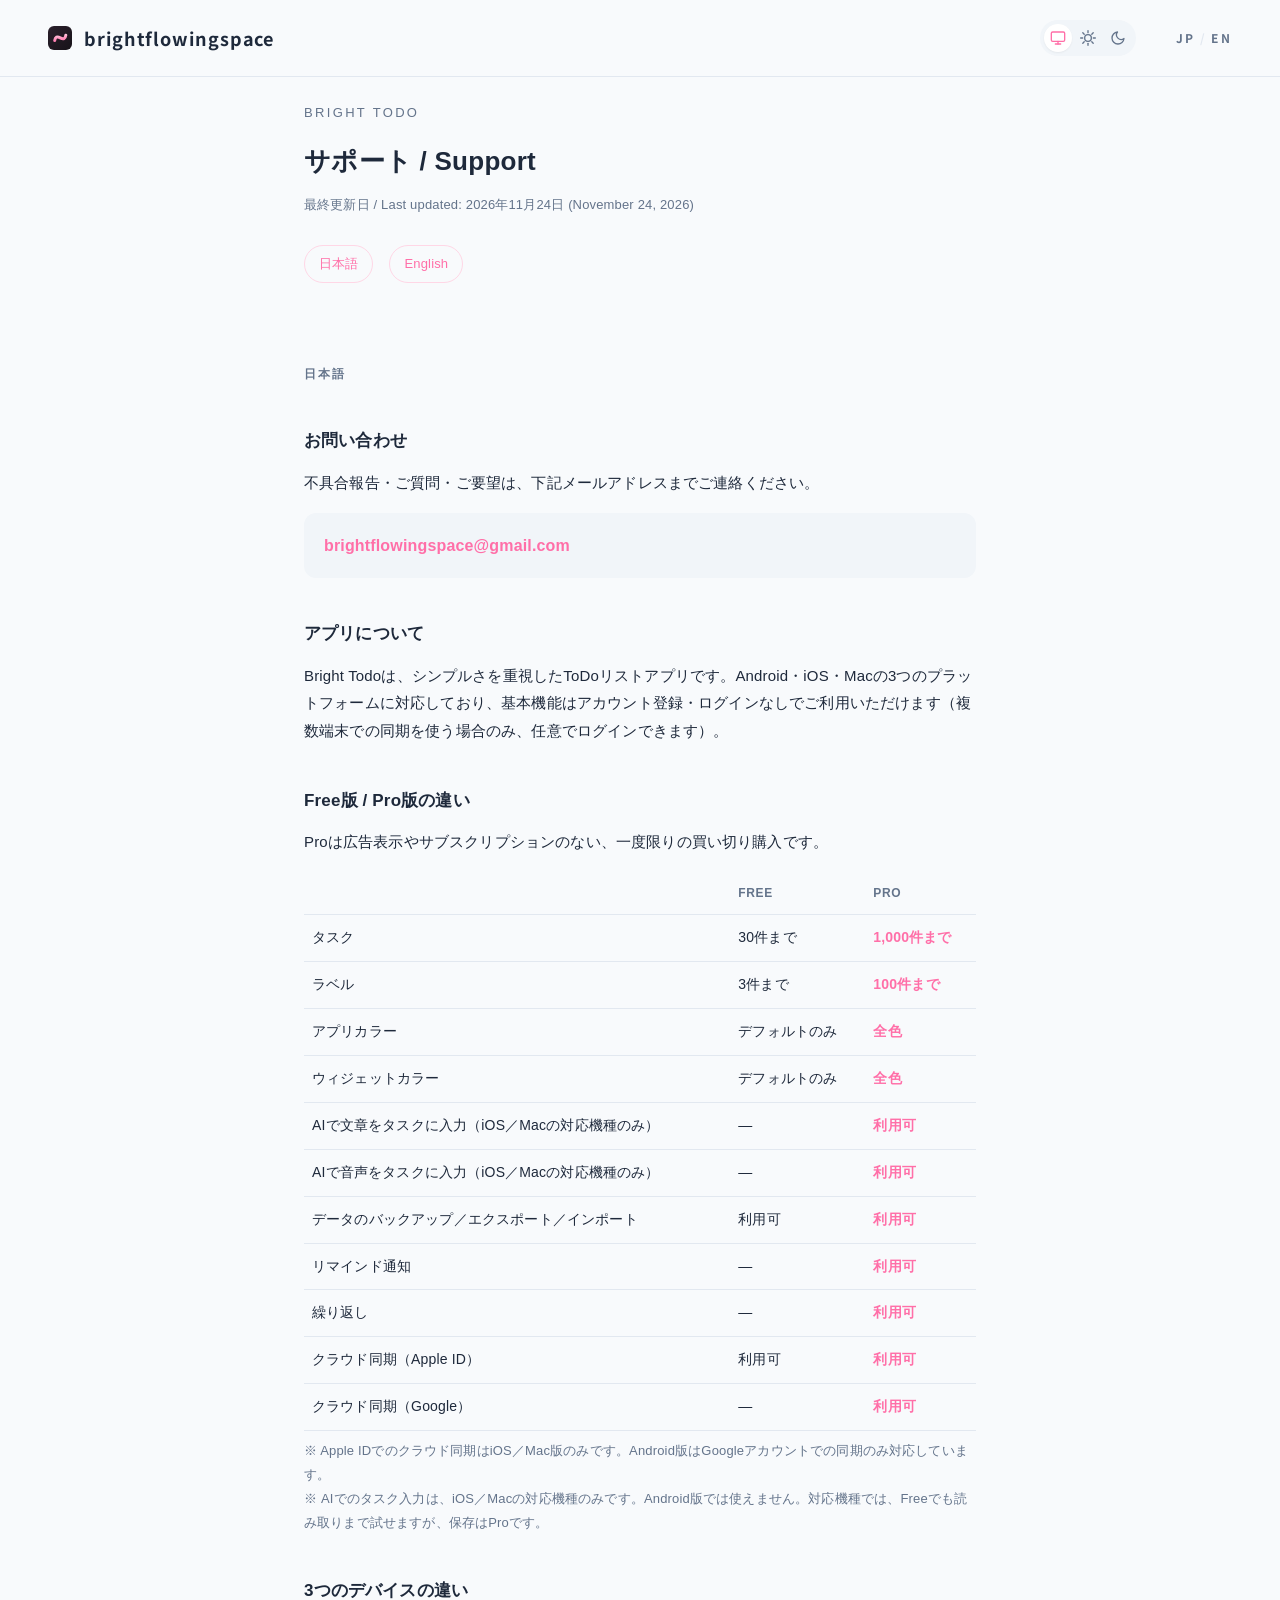
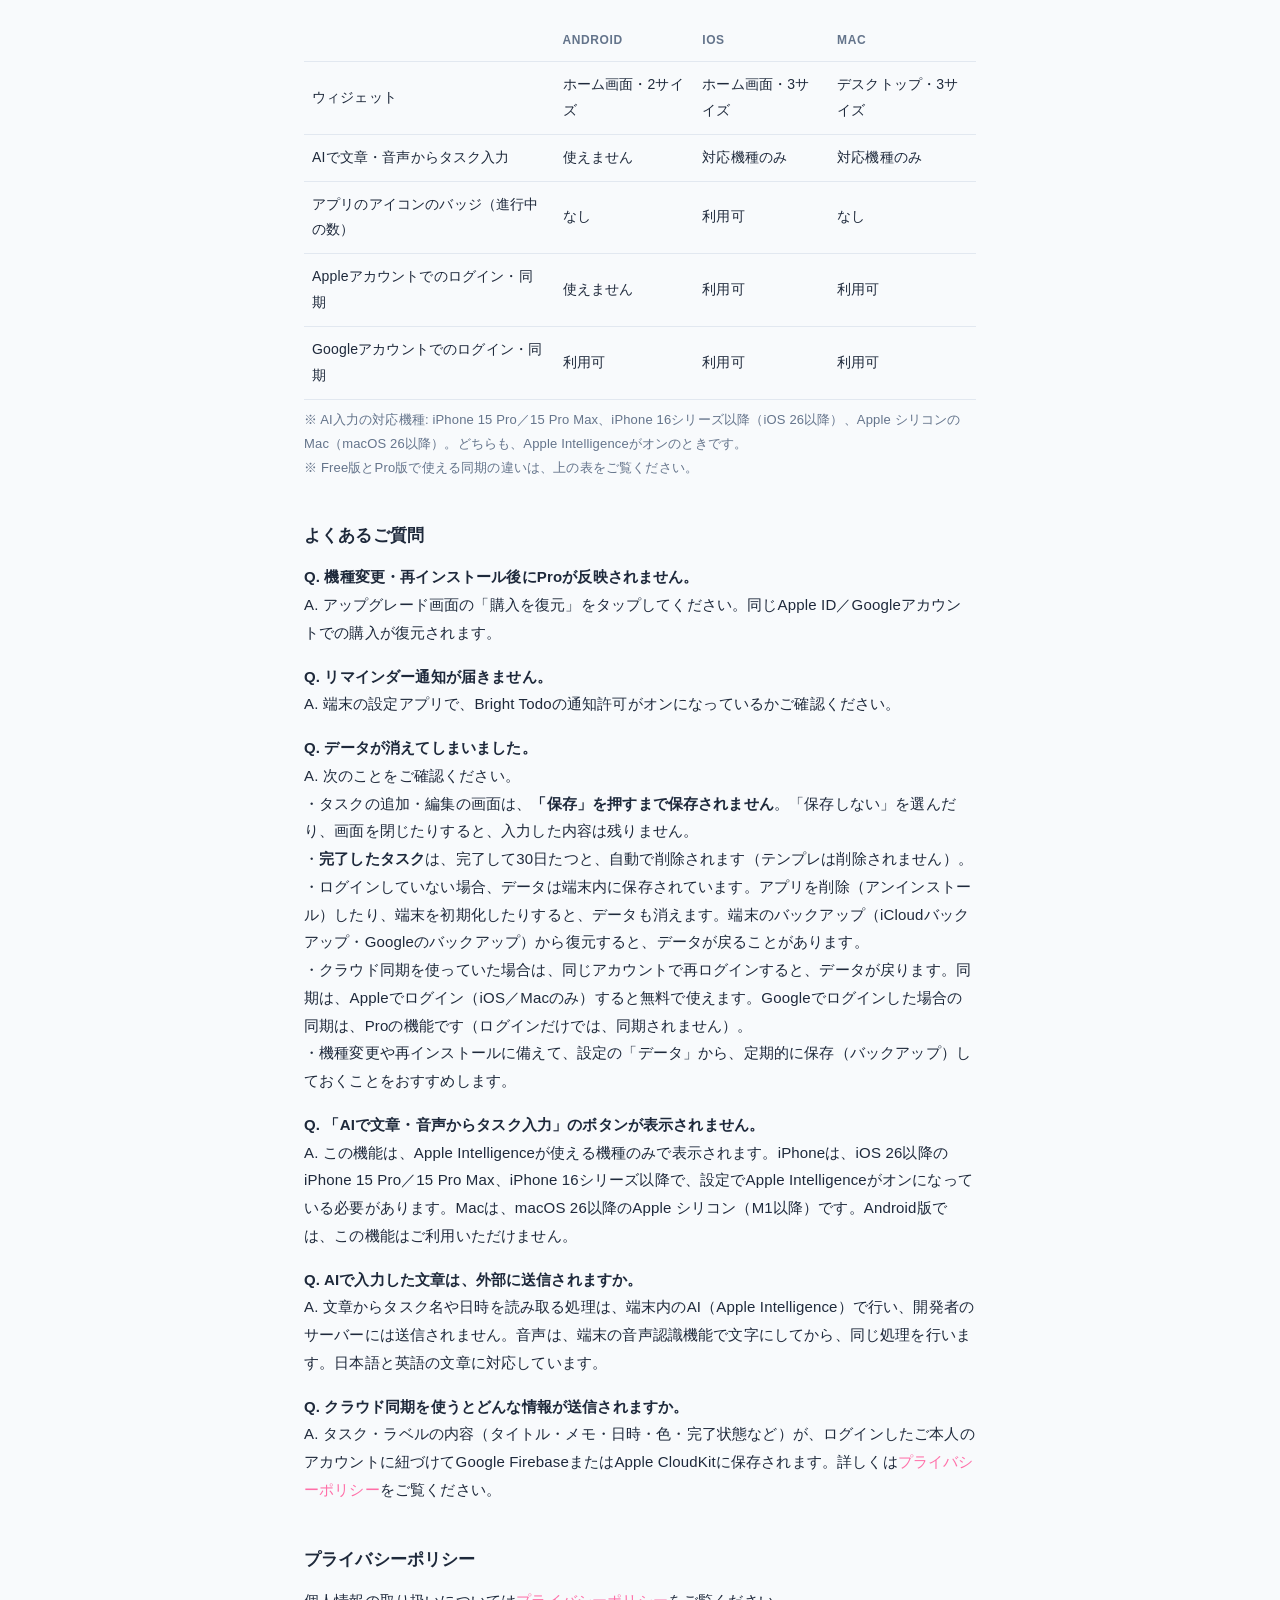
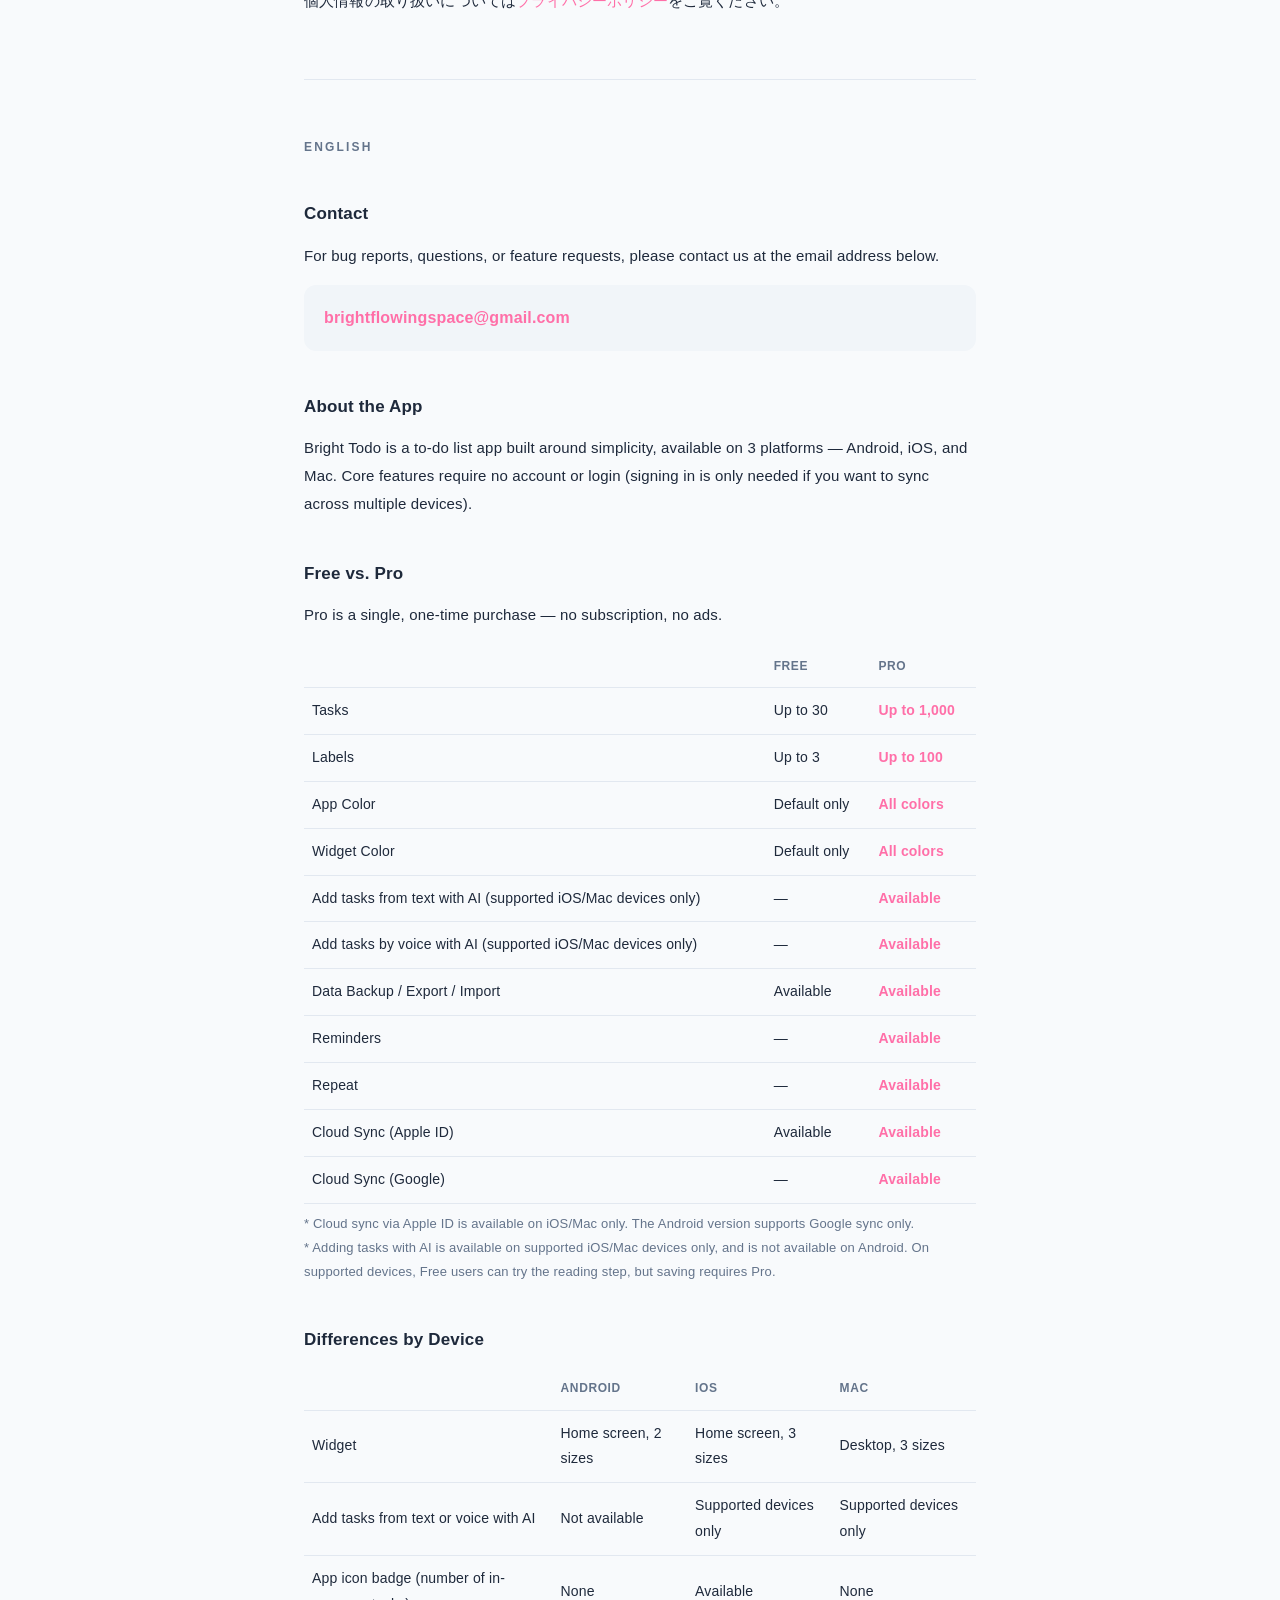
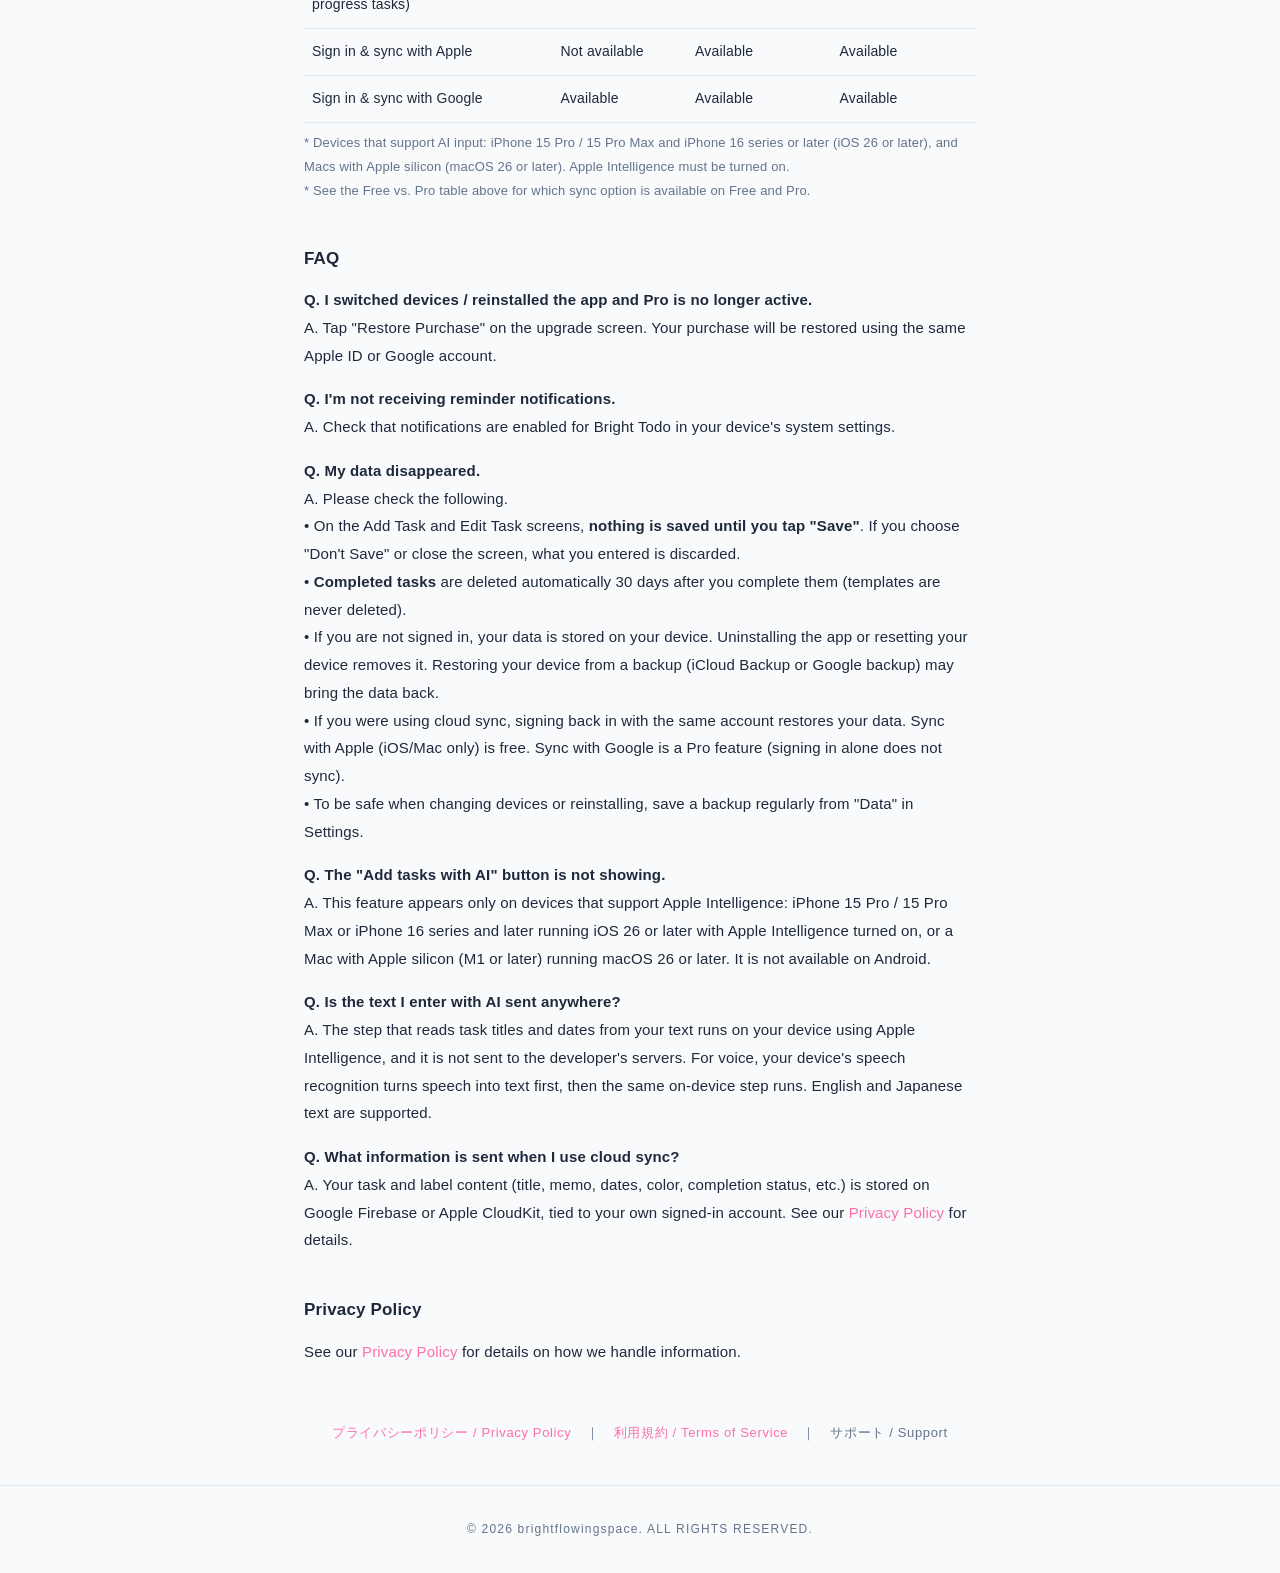
==== commit ec3e4295: "feat: サポートページを現在のアプリ(1.2.2)に合わせて更新 - Free/Pro表: タスク1,000件・ラベル100件、AI入力の2行(iOS/Macの対応機種のみ) - 3つのデバイスの" ====
--- a/support.html
+++ b/support.html
@@ -244,7 +244,7 @@
   <header class="top">
     <div class="brand">Bright Todo</div>
     <h1>サポート / Support</h1>
-    <div class="updated">最終更新日 / Last updated: 2026年8月1日 (August 1, 2026)</div>
+    <div class="updated">最終更新日 / Last updated: 2026年11月24日 (November 24, 2026)</div>
     <nav class="lang">
       <a href="#ja">日本語</a>
       <a href="#en">English</a>
@@ -262,16 +262,6 @@
 
     <h3>アプリについて</h3>
     <p>Bright Todoは、シンプルさを重視したToDoリストアプリです。Android・iOS・Macの3つのプラットフォームに対応しており、基本機能はアカウント登録・ログインなしでご利用いただけます（複数端末での同期を使う場合のみ、任意でログインできます）。</p>
-    <ul>
-      <li>タスクの作成・並び替え・完了管理</li>
-      <li>ラベルによる分類</li>
-      <li>ウィジェット（Android: ホーム画面・2サイズ／iOS: ホーム画面・3サイズ／Mac: デスクトップ・3サイズ）</li>
-      <li>音声入力によるタスク登録</li>
-      <li>リマインダー通知・繰り返しタスク</li>
-      <li>データのバックアップ・エクスポート／インポート</li>
-      <li>クラウド同期（任意・Google／Appleアカウントでログイン）</li>
-      <li>アプリカラー・ウィジェットカラーのカスタマイズ</li>
-    </ul>
 
     <h3>Free版 / Pro版の違い</h3>
     <p>Proは広告表示やサブスクリプションのない、一度限りの買い切り購入です。</p>
@@ -280,11 +270,12 @@
         <tr><th></th><th>Free</th><th>Pro</th></tr>
       </thead>
       <tbody>
-        <tr><td>タスク</td><td>30件まで</td><td class="pro">無制限</td></tr>
-        <tr><td>ラベル</td><td>3件まで</td><td class="pro">無制限</td></tr>
+        <tr><td>タスク</td><td>30件まで</td><td class="pro">1,000件まで</td></tr>
+        <tr><td>ラベル</td><td>3件まで</td><td class="pro">100件まで</td></tr>
         <tr><td>アプリカラー</td><td>デフォルトのみ</td><td class="pro">全色</td></tr>
         <tr><td>ウィジェットカラー</td><td>デフォルトのみ</td><td class="pro">全色</td></tr>
-        <tr><td>音声入力</td><td>利用可</td><td class="pro">利用可</td></tr>
+        <tr><td>AIで文章をタスクに入力（iOS／Macの対応機種のみ）</td><td>—</td><td class="pro">利用可</td></tr>
+        <tr><td>AIで音声をタスクに入力（iOS／Macの対応機種のみ）</td><td>—</td><td class="pro">利用可</td></tr>
         <tr><td>データのバックアップ／エクスポート／インポート</td><td>利用可</td><td class="pro">利用可</td></tr>
         <tr><td>リマインド通知</td><td>—</td><td class="pro">利用可</td></tr>
         <tr><td>繰り返し</td><td>—</td><td class="pro">利用可</td></tr>
@@ -292,7 +283,20 @@
         <tr><td>クラウド同期（Google）</td><td>—</td><td class="pro">利用可</td></tr>
       </tbody>
     </table>
-    <p style="font-size:13px;color:var(--muted);margin-top:-8px;">※ Apple IDでのクラウド同期はiOS／Mac版のみです。Android版はGoogleアカウントでの同期のみ対応しています。</p>
+    <p style="font-size:13px;color:var(--muted);margin-top:-8px;">※ Apple IDでのクラウド同期はiOS／Mac版のみです。Android版はGoogleアカウントでの同期のみ対応しています。<br>※ AIでのタスク入力は、iOS／Macの対応機種のみです。Android版では使えません。対応機種では、Freeでも読み取りまで試せますが、保存はProです。</p>
+
+    <h3>3つのデバイスの違い</h3>
+    <table class="spec">
+      <tbody>
+        <tr><th></th><th>Android</th><th>iOS</th><th>Mac</th></tr>
+        <tr><td>ウィジェット</td><td>ホーム画面・2サイズ</td><td>ホーム画面・3サイズ</td><td>デスクトップ・3サイズ</td></tr>
+        <tr><td>AIで文章・音声からタスク入力</td><td>使えません</td><td>対応機種のみ</td><td>対応機種のみ</td></tr>
+        <tr><td>アプリのアイコンのバッジ（進行中の数）</td><td>なし</td><td>利用可</td><td>なし</td></tr>
+        <tr><td>Appleアカウントでのログイン・同期</td><td>使えません</td><td>利用可</td><td>利用可</td></tr>
+        <tr><td>Googleアカウントでのログイン・同期</td><td>利用可</td><td>利用可</td><td>利用可</td></tr>
+      </tbody>
+    </table>
+    <p style="font-size:13px;color:var(--muted);margin-top:-8px;">※ AI入力の対応機種: iPhone 15 Pro／15 Pro Max、iPhone 16シリーズ以降（iOS 26以降）、Apple シリコンのMac（macOS 26以降）。どちらも、Apple Intelligenceがオンのときです。<br>※ Free版とPro版で使える同期の違いは、上の表をご覧ください。</p>
 
     <h3>よくあるご質問</h3>
     <p><strong>Q. 機種変更・再インストール後にProが反映されません。</strong><br>
@@ -300,7 +304,16 @@
     <p><strong>Q. リマインダー通知が届きません。</strong><br>
     A. 端末の設定アプリで、Bright Todoの通知許可がオンになっているかご確認ください。</p>
     <p><strong>Q. データが消えてしまいました。</strong><br>
-    A. データは端末内に保存されているため、アプリの削除（アンインストール）や端末の初期化を行うと復元できません。クラウド同期を有効にしていた場合は、同じアカウントで再ログインすると復元されます。「データ管理」機能で定期的にバックアップを取ることもおすすめします。</p>
+    A. 次のことをご確認ください。<br>
+    ・タスクの追加・編集の画面は、<strong>「保存」を押すまで保存されません</strong>。「保存しない」を選んだり、画面を閉じたりすると、入力した内容は残りません。<br>
+    ・<strong>完了したタスク</strong>は、完了して30日たつと、自動で削除されます（テンプレは削除されません）。<br>
+    ・ログインしていない場合、データは端末内に保存されています。アプリを削除（アンインストール）したり、端末を初期化したりすると、データも消えます。端末のバックアップ（iCloudバックアップ・Googleのバックアップ）から復元すると、データが戻ることがあります。<br>
+    ・クラウド同期を使っていた場合は、同じアカウントで再ログインすると、データが戻ります。同期は、Appleでログイン（iOS／Macのみ）すると無料で使えます。Googleでログインした場合の同期は、Proの機能です（ログインだけでは、同期されません）。<br>
+    ・機種変更や再インストールに備えて、設定の「データ」から、定期的に保存（バックアップ）しておくことをおすすめします。</p>
+    <p><strong>Q. 「AIで文章・音声からタスク入力」のボタンが表示されません。</strong><br>
+    A. この機能は、Apple Intelligenceが使える機種のみで表示されます。iPhoneは、iOS 26以降のiPhone 15 Pro／15 Pro Max、iPhone 16シリーズ以降で、設定でApple Intelligenceがオンになっている必要があります。Macは、macOS 26以降のApple シリコン（M1以降）です。Android版では、この機能はご利用いただけません。</p>
+    <p><strong>Q. AIで入力した文章は、外部に送信されますか。</strong><br>
+    A. 文章からタスク名や日時を読み取る処理は、端末内のAI（Apple Intelligence）で行い、開発者のサーバーには送信されません。音声は、端末の音声認識機能で文字にしてから、同じ処理を行います。日本語と英語の文章に対応しています。</p>
     <p><strong>Q. クラウド同期を使うとどんな情報が送信されますか。</strong><br>
     A. タスク・ラベルの内容（タイトル・メモ・日時・色・完了状態など）が、ログインしたご本人のアカウントに紐づけてGoogle FirebaseまたはApple CloudKitに保存されます。詳しくは<a class="inline" href="./index.html">プライバシーポリシー</a>をご覧ください。</p>
 
@@ -319,16 +332,6 @@
 
     <h3>About the App</h3>
     <p>Bright Todo is a to-do list app built around simplicity, available on 3 platforms — Android, iOS, and Mac. Core features require no account or login (signing in is only needed if you want to sync across multiple devices).</p>
-    <ul>
-      <li>Create, reorder, and complete tasks</li>
-      <li>Organize tasks with labels</li>
-      <li>Widget (Android: home screen, 2 sizes / iOS: home screen, 3 sizes / Mac: desktop, 3 sizes)</li>
-      <li>Add tasks with voice input</li>
-      <li>Reminders and repeating tasks</li>
-      <li>Backup, export, and import your data</li>
-      <li>Cloud sync (optional — sign in with Google or Apple)</li>
-      <li>Customizable app color and widget color</li>
-    </ul>
 
     <h3>Free vs. Pro</h3>
     <p>Pro is a single, one-time purchase — no subscription, no ads.</p>
@@ -337,11 +340,12 @@
         <tr><th></th><th>Free</th><th>Pro</th></tr>
       </thead>
       <tbody>
-        <tr><td>Tasks</td><td>Up to 30</td><td class="pro">Unlimited</td></tr>
-        <tr><td>Labels</td><td>Up to 3</td><td class="pro">Unlimited</td></tr>
+        <tr><td>Tasks</td><td>Up to 30</td><td class="pro">Up to 1,000</td></tr>
+        <tr><td>Labels</td><td>Up to 3</td><td class="pro">Up to 100</td></tr>
         <tr><td>App Color</td><td>Default only</td><td class="pro">All colors</td></tr>
         <tr><td>Widget Color</td><td>Default only</td><td class="pro">All colors</td></tr>
-        <tr><td>Voice Input</td><td>Available</td><td class="pro">Available</td></tr>
+        <tr><td>Add tasks from text with AI (supported iOS/Mac devices only)</td><td>—</td><td class="pro">Available</td></tr>
+        <tr><td>Add tasks by voice with AI (supported iOS/Mac devices only)</td><td>—</td><td class="pro">Available</td></tr>
         <tr><td>Data Backup / Export / Import</td><td>Available</td><td class="pro">Available</td></tr>
         <tr><td>Reminders</td><td>—</td><td class="pro">Available</td></tr>
         <tr><td>Repeat</td><td>—</td><td class="pro">Available</td></tr>
@@ -349,7 +353,20 @@
         <tr><td>Cloud Sync (Google)</td><td>—</td><td class="pro">Available</td></tr>
       </tbody>
     </table>
-    <p style="font-size:13px;color:var(--muted);margin-top:-8px;">* Cloud sync via Apple ID is available on iOS/Mac only. The Android version supports Google sync only.</p>
+    <p style="font-size:13px;color:var(--muted);margin-top:-8px;">* Cloud sync via Apple ID is available on iOS/Mac only. The Android version supports Google sync only.<br>* Adding tasks with AI is available on supported iOS/Mac devices only, and is not available on Android. On supported devices, Free users can try the reading step, but saving requires Pro.</p>
+
+    <h3>Differences by Device</h3>
+    <table class="spec">
+      <tbody>
+        <tr><th></th><th>Android</th><th>iOS</th><th>Mac</th></tr>
+        <tr><td>Widget</td><td>Home screen, 2 sizes</td><td>Home screen, 3 sizes</td><td>Desktop, 3 sizes</td></tr>
+        <tr><td>Add tasks from text or voice with AI</td><td>Not available</td><td>Supported devices only</td><td>Supported devices only</td></tr>
+        <tr><td>App icon badge (number of in-progress tasks)</td><td>None</td><td>Available</td><td>None</td></tr>
+        <tr><td>Sign in &amp; sync with Apple</td><td>Not available</td><td>Available</td><td>Available</td></tr>
+        <tr><td>Sign in &amp; sync with Google</td><td>Available</td><td>Available</td><td>Available</td></tr>
+      </tbody>
+    </table>
+    <p style="font-size:13px;color:var(--muted);margin-top:-8px;">* Devices that support AI input: iPhone 15 Pro / 15 Pro Max and iPhone 16 series or later (iOS 26 or later), and Macs with Apple silicon (macOS 26 or later). Apple Intelligence must be turned on.<br>* See the Free vs. Pro table above for which sync option is available on Free and Pro.</p>
 
     <h3>FAQ</h3>
     <p><strong>Q. I switched devices / reinstalled the app and Pro is no longer active.</strong><br>
@@ -357,7 +374,16 @@
     <p><strong>Q. I'm not receiving reminder notifications.</strong><br>
     A. Check that notifications are enabled for Bright Todo in your device's system settings.</p>
     <p><strong>Q. My data disappeared.</strong><br>
-    A. Data is stored on your device, so uninstalling the app or resetting your device will permanently remove it. If you had cloud sync enabled, signing back in with the same account will restore it. We also recommend backing up regularly using the "Data" feature.</p>
+    A. Please check the following.<br>
+    • On the Add Task and Edit Task screens, <strong>nothing is saved until you tap "Save"</strong>. If you choose "Don't Save" or close the screen, what you entered is discarded.<br>
+    • <strong>Completed tasks</strong> are deleted automatically 30 days after you complete them (templates are never deleted).<br>
+    • If you are not signed in, your data is stored on your device. Uninstalling the app or resetting your device removes it. Restoring your device from a backup (iCloud Backup or Google backup) may bring the data back.<br>
+    • If you were using cloud sync, signing back in with the same account restores your data. Sync with Apple (iOS/Mac only) is free. Sync with Google is a Pro feature (signing in alone does not sync).<br>
+    • To be safe when changing devices or reinstalling, save a backup regularly from "Data" in Settings.</p>
+    <p><strong>Q. The "Add tasks with AI" button is not showing.</strong><br>
+    A. This feature appears only on devices that support Apple Intelligence: iPhone 15 Pro / 15 Pro Max or iPhone 16 series and later running iOS 26 or later with Apple Intelligence turned on, or a Mac with Apple silicon (M1 or later) running macOS 26 or later. It is not available on Android.</p>
+    <p><strong>Q. Is the text I enter with AI sent anywhere?</strong><br>
+    A. The step that reads task titles and dates from your text runs on your device using Apple Intelligence, and it is not sent to the developer's servers. For voice, your device's speech recognition turns speech into text first, then the same on-device step runs. English and Japanese text are supported.</p>
     <p><strong>Q. What information is sent when I use cloud sync?</strong><br>
     A. Your task and label content (title, memo, dates, color, completion status, etc.) is stored on Google Firebase or Apple CloudKit, tied to your own signed-in account. See our <a class="inline" href="./index.html">Privacy Policy</a> for details.</p>
 
